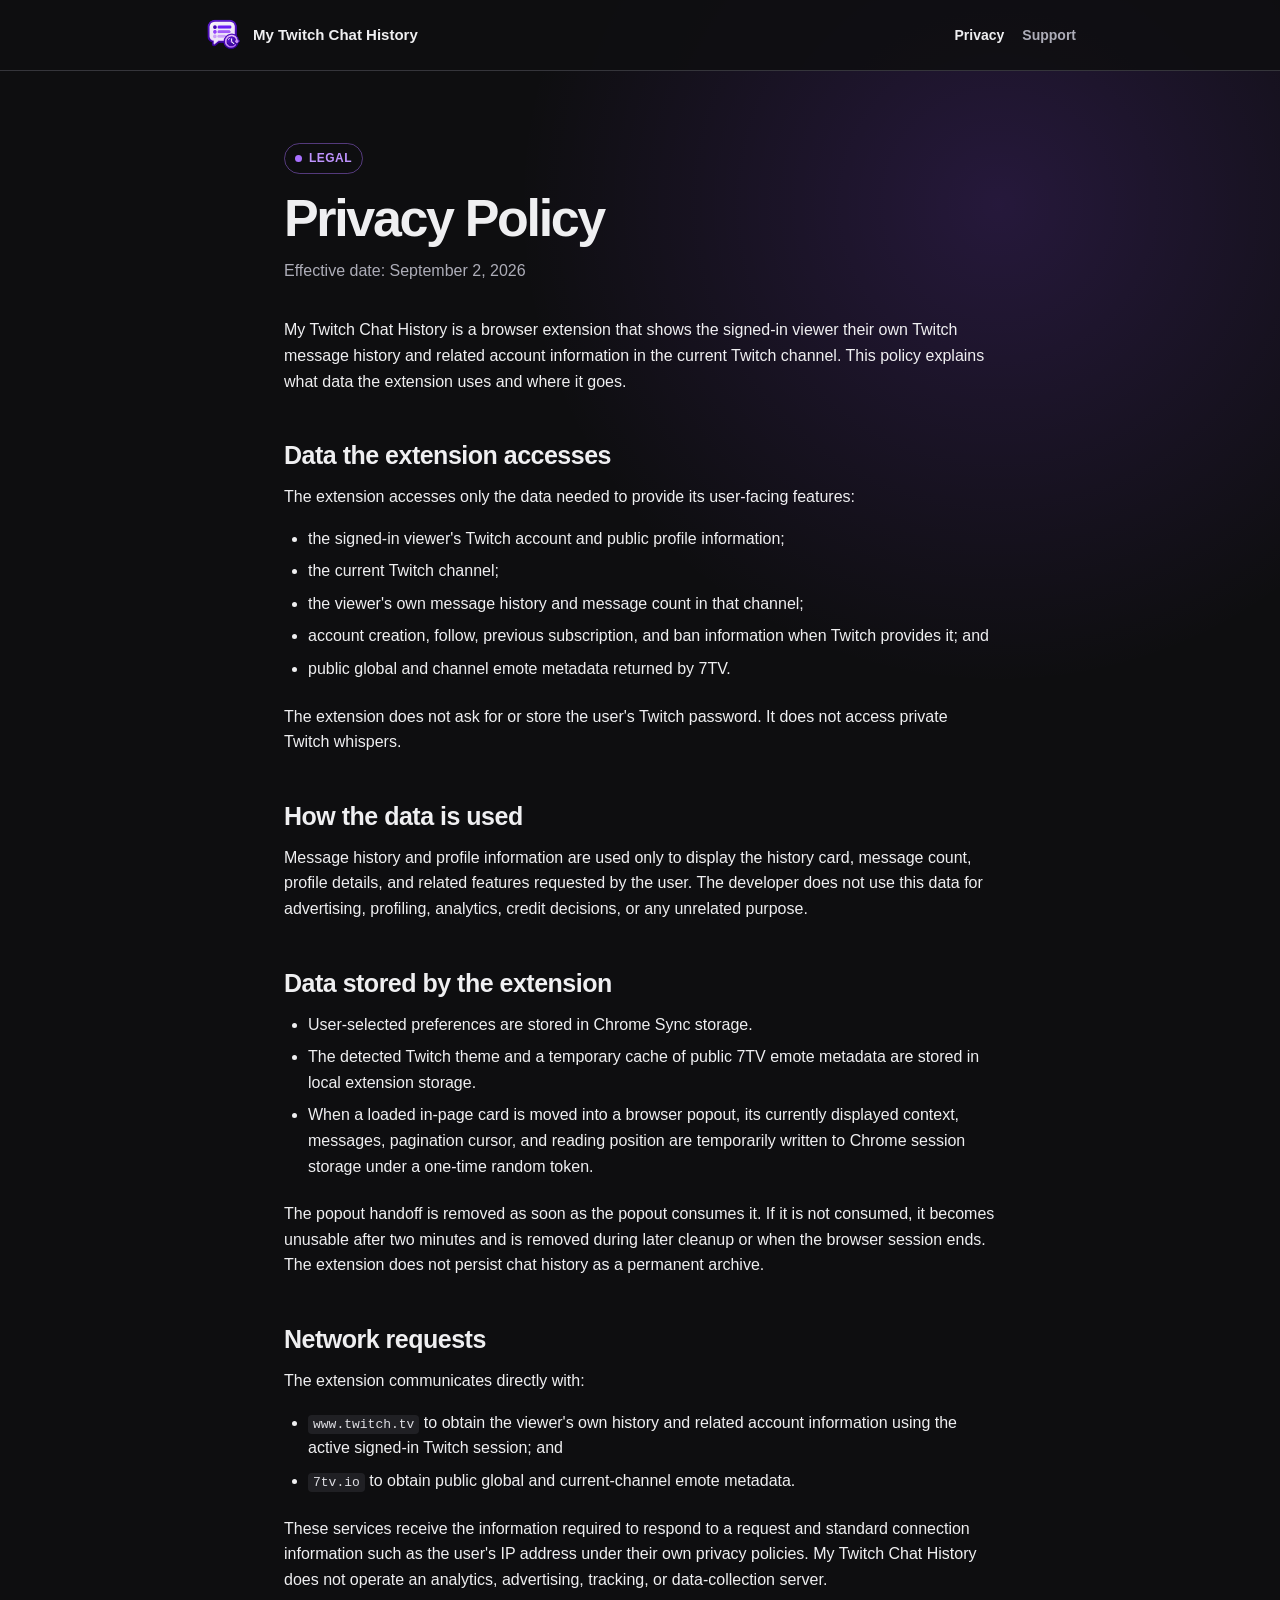
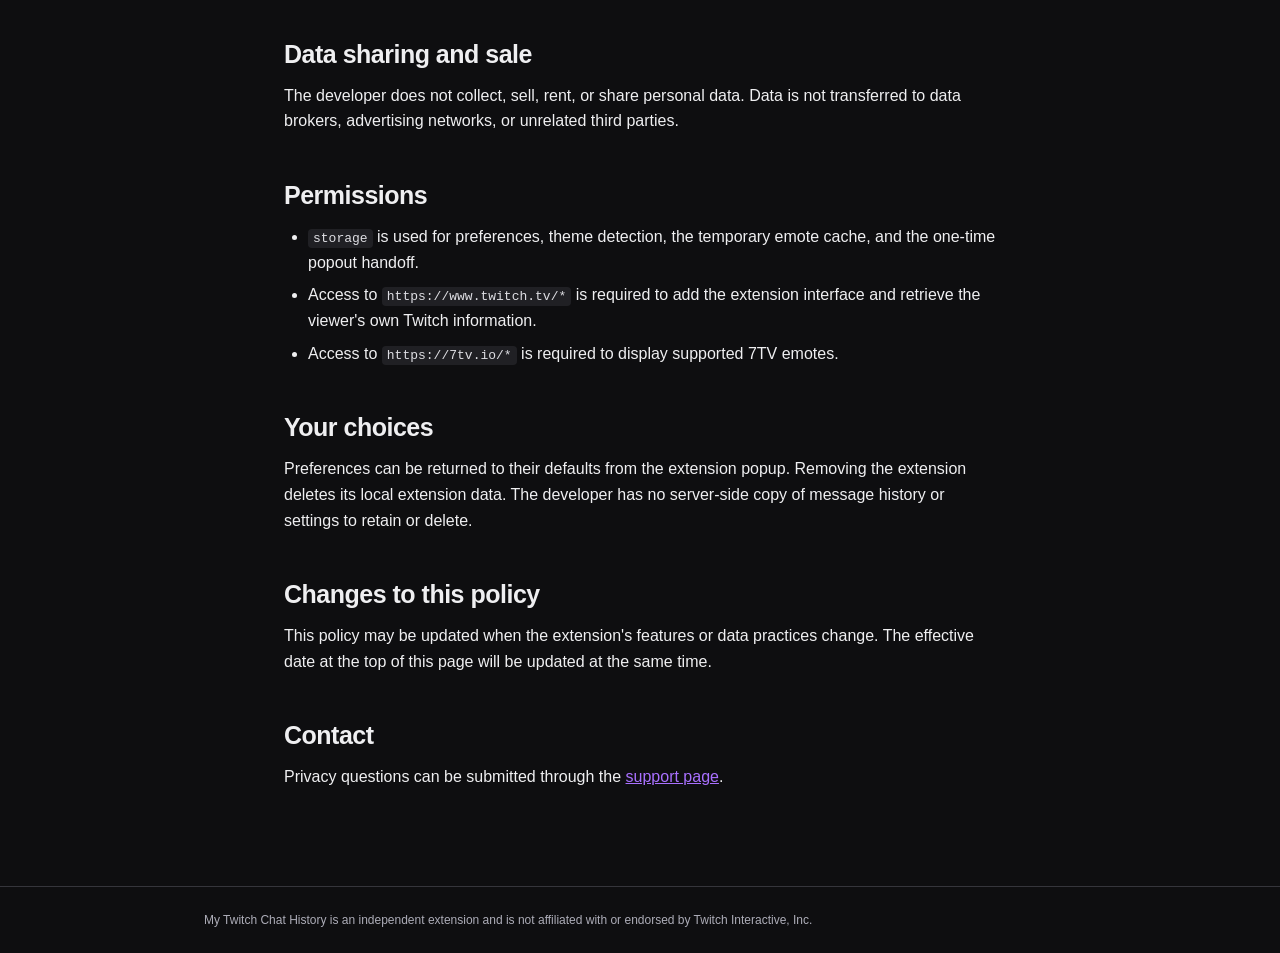
==== privacy/index.html @ 5c6971f8 "feat: publish extension website" ====
<!doctype html>
<html lang="en">
  <head>
    <meta charset="UTF-8" />
    <meta name="viewport" content="width=device-width, initial-scale=1" />
    <meta name="description" content="Privacy Policy for the My Twitch Chat History Chrome extension." />
    <title>Privacy Policy — My Twitch Chat History</title>
    <link rel="icon" href="../assets/icon.png" />
    <link rel="stylesheet" href="../assets/style.css" />
  </head>
  <body>
    <header class="site-header">
      <nav class="nav" aria-label="Primary navigation">
        <a class="brand" href="../"><img src="../assets/icon.png" alt="" /><span>My Twitch Chat History</span></a>
        <div class="nav-links"><a href="./" aria-current="page">Privacy</a><a href="../support/">Support</a></div>
      </nav>
    </header>
    <main class="document">
      <span class="eyebrow">Legal</span>
      <h1 class="page-title">Privacy Policy</h1>
      <p class="updated">Effective date: September 2, 2026</p>

      <p>My Twitch Chat History is a browser extension that shows the signed-in viewer their own Twitch message history and related account information in the current Twitch channel. This policy explains what data the extension uses and where it goes.</p>

      <h2>Data the extension accesses</h2>
      <p>The extension accesses only the data needed to provide its user-facing features:</p>
      <ul>
        <li>the signed-in viewer's Twitch account and public profile information;</li>
        <li>the current Twitch channel;</li>
        <li>the viewer's own message history and message count in that channel;</li>
        <li>account creation, follow, previous subscription, and ban information when Twitch provides it; and</li>
        <li>public global and channel emote metadata returned by 7TV.</li>
      </ul>
      <p>The extension does not ask for or store the user's Twitch password. It does not access private Twitch whispers.</p>

      <h2>How the data is used</h2>
      <p>Message history and profile information are used only to display the history card, message count, profile details, and related features requested by the user. The developer does not use this data for advertising, profiling, analytics, credit decisions, or any unrelated purpose.</p>

      <h2>Data stored by the extension</h2>
      <ul>
        <li>User-selected preferences are stored in Chrome Sync storage.</li>
        <li>The detected Twitch theme and a temporary cache of public 7TV emote metadata are stored in local extension storage.</li>
        <li>When a loaded in-page card is moved into a browser popout, its currently displayed context, messages, pagination cursor, and reading position are temporarily written to Chrome session storage under a one-time random token.</li>
      </ul>
      <p>The popout handoff is removed as soon as the popout consumes it. If it is not consumed, it becomes unusable after two minutes and is removed during later cleanup or when the browser session ends. The extension does not persist chat history as a permanent archive.</p>

      <h2>Network requests</h2>
      <p>The extension communicates directly with:</p>
      <ul>
        <li><code>www.twitch.tv</code> to obtain the viewer's own history and related account information using the active signed-in Twitch session; and</li>
        <li><code>7tv.io</code> to obtain public global and current-channel emote metadata.</li>
      </ul>
      <p>These services receive the information required to respond to a request and standard connection information such as the user's IP address under their own privacy policies. My Twitch Chat History does not operate an analytics, advertising, tracking, or data-collection server.</p>

      <h2>Data sharing and sale</h2>
      <p>The developer does not collect, sell, rent, or share personal data. Data is not transferred to data brokers, advertising networks, or unrelated third parties.</p>

      <h2>Permissions</h2>
      <ul>
        <li><code>storage</code> is used for preferences, theme detection, the temporary emote cache, and the one-time popout handoff.</li>
        <li>Access to <code>https://www.twitch.tv/*</code> is required to add the extension interface and retrieve the viewer's own Twitch information.</li>
        <li>Access to <code>https://7tv.io/*</code> is required to display supported 7TV emotes.</li>
      </ul>

      <h2>Your choices</h2>
      <p>Preferences can be returned to their defaults from the extension popup. Removing the extension deletes its local extension data. The developer has no server-side copy of message history or settings to retain or delete.</p>

      <h2>Changes to this policy</h2>
      <p>This policy may be updated when the extension's features or data practices change. The effective date at the top of this page will be updated at the same time.</p>

      <h2>Contact</h2>
      <p>Privacy questions can be submitted through the <a href="../support/">support page</a>.</p>
    </main>
    <footer class="site-footer"><div class="footer-inner">My Twitch Chat History is an independent extension and is not affiliated with or endorsed by Twitch Interactive, Inc.</div></footer>
  </body>
</html>
---- assets/style.css ----
:root {
  color-scheme: dark;
  --background: #0e0e10;
  --surface: #18181b;
  --surface-raised: #202024;
  --border: #35353b;
  --text: #efeff1;
  --muted: #adadb8;
  --accent: #a970ff;
  --accent-strong: #9147ff;
  --max-width: 920px;
  font-family: Inter, Roobert, "Helvetica Neue", Arial, sans-serif;
  font-synthesis: none;
  text-rendering: optimizeLegibility;
}

* { box-sizing: border-box; }

body {
  min-width: 320px;
  margin: 0;
  background:
    radial-gradient(circle at 78% 8%, rgba(145, 71, 255, .18), transparent 30rem),
    var(--background);
  color: var(--text);
  line-height: 1.6;
}

a { color: var(--accent); }
a:hover { color: #bf94ff; }

.site-header {
  border-bottom: 1px solid var(--border);
  background: rgba(14, 14, 16, .88);
}

.nav {
  display: flex;
  max-width: var(--max-width);
  min-height: 70px;
  align-items: center;
  justify-content: space-between;
  gap: 24px;
  margin: 0 auto;
  padding: 12px 24px;
}

.brand {
  display: flex;
  align-items: center;
  gap: 11px;
  color: var(--text);
  font-size: 15px;
  font-weight: 750;
  line-height: 1.2;
  text-decoration: none;
}

.brand img { width: 38px; height: 38px; }

.nav-links { display: flex; gap: 18px; }
.nav-links a { color: var(--muted); font-size: 14px; font-weight: 650; text-decoration: none; }
.nav-links a:hover, .nav-links a[aria-current="page"] { color: var(--text); }

main { max-width: var(--max-width); margin: 0 auto; padding: 72px 24px 80px; }

.hero { max-width: 720px; padding: 36px 0 54px; }

.eyebrow {
  display: inline-flex;
  align-items: center;
  gap: 7px;
  margin-bottom: 18px;
  padding: 5px 10px;
  border: 1px solid rgba(169, 112, 255, .45);
  border-radius: 999px;
  color: #bf94ff;
  font-size: 12px;
  font-weight: 750;
  letter-spacing: .04em;
  text-transform: uppercase;
}

.eyebrow::before { width: 7px; height: 7px; border-radius: 50%; background: var(--accent); content: ""; }

h1 { max-width: 760px; margin: 0; font-size: clamp(38px, 7vw, 64px); letter-spacing: -.045em; line-height: 1.03; }
.page-title { font-size: clamp(34px, 6vw, 52px); }
h2 { margin: 46px 0 14px; font-size: 25px; letter-spacing: -.02em; line-height: 1.2; }
h3 { margin: 0 0 8px; font-size: 17px; line-height: 1.3; }
p { margin: 0 0 16px; }
.lead { max-width: 680px; margin-top: 22px; color: var(--muted); font-size: 19px; line-height: 1.55; }

.pill-row { display: flex; flex-wrap: wrap; gap: 9px; margin-top: 26px; }
.pill { padding: 6px 10px; border: 1px solid var(--border); border-radius: 999px; background: rgba(32, 32, 36, .78); color: var(--muted); font-size: 13px; }

.grid { display: grid; grid-template-columns: repeat(3, minmax(0, 1fr)); gap: 14px; }
.card { padding: 22px; border: 1px solid var(--border); border-radius: 10px; background: linear-gradient(145deg, var(--surface-raised), var(--surface)); }
.card p { margin: 0; color: var(--muted); font-size: 14px; }

.notice { margin-top: 42px; padding: 20px 22px; border-left: 3px solid var(--accent-strong); border-radius: 0 8px 8px 0; background: var(--surface); }
.notice strong { display: block; margin-bottom: 4px; }
.notice p { margin: 0; color: var(--muted); }

.document { max-width: 760px; }
.document .updated { margin: 12px 0 34px; color: var(--muted); }
.document ul, .document ol { margin: 10px 0 22px; padding-left: 24px; }
.document li { margin: 7px 0; }
.document code { padding: 2px 5px; border-radius: 4px; background: var(--surface-raised); color: #dedee3; }

.button {
  display: inline-flex;
  min-height: 40px;
  align-items: center;
  justify-content: center;
  margin-top: 8px;
  padding: 9px 15px;
  border-radius: 6px;
  background: var(--accent-strong);
  color: #fff;
  font-size: 14px;
  font-weight: 750;
  text-decoration: none;
}
.button:hover { background: #772ce8; color: #fff; }

.site-footer { border-top: 1px solid var(--border); }
.footer-inner { max-width: var(--max-width); margin: 0 auto; padding: 24px; color: var(--muted); font-size: 12px; }

@media (max-width: 720px) {
  .nav { align-items: flex-start; flex-direction: column; gap: 10px; }
  .nav-links { width: 100%; justify-content: space-between; }
  main { padding-top: 42px; }
  .hero { padding-top: 22px; }
  .grid { grid-template-columns: 1fr; }
}
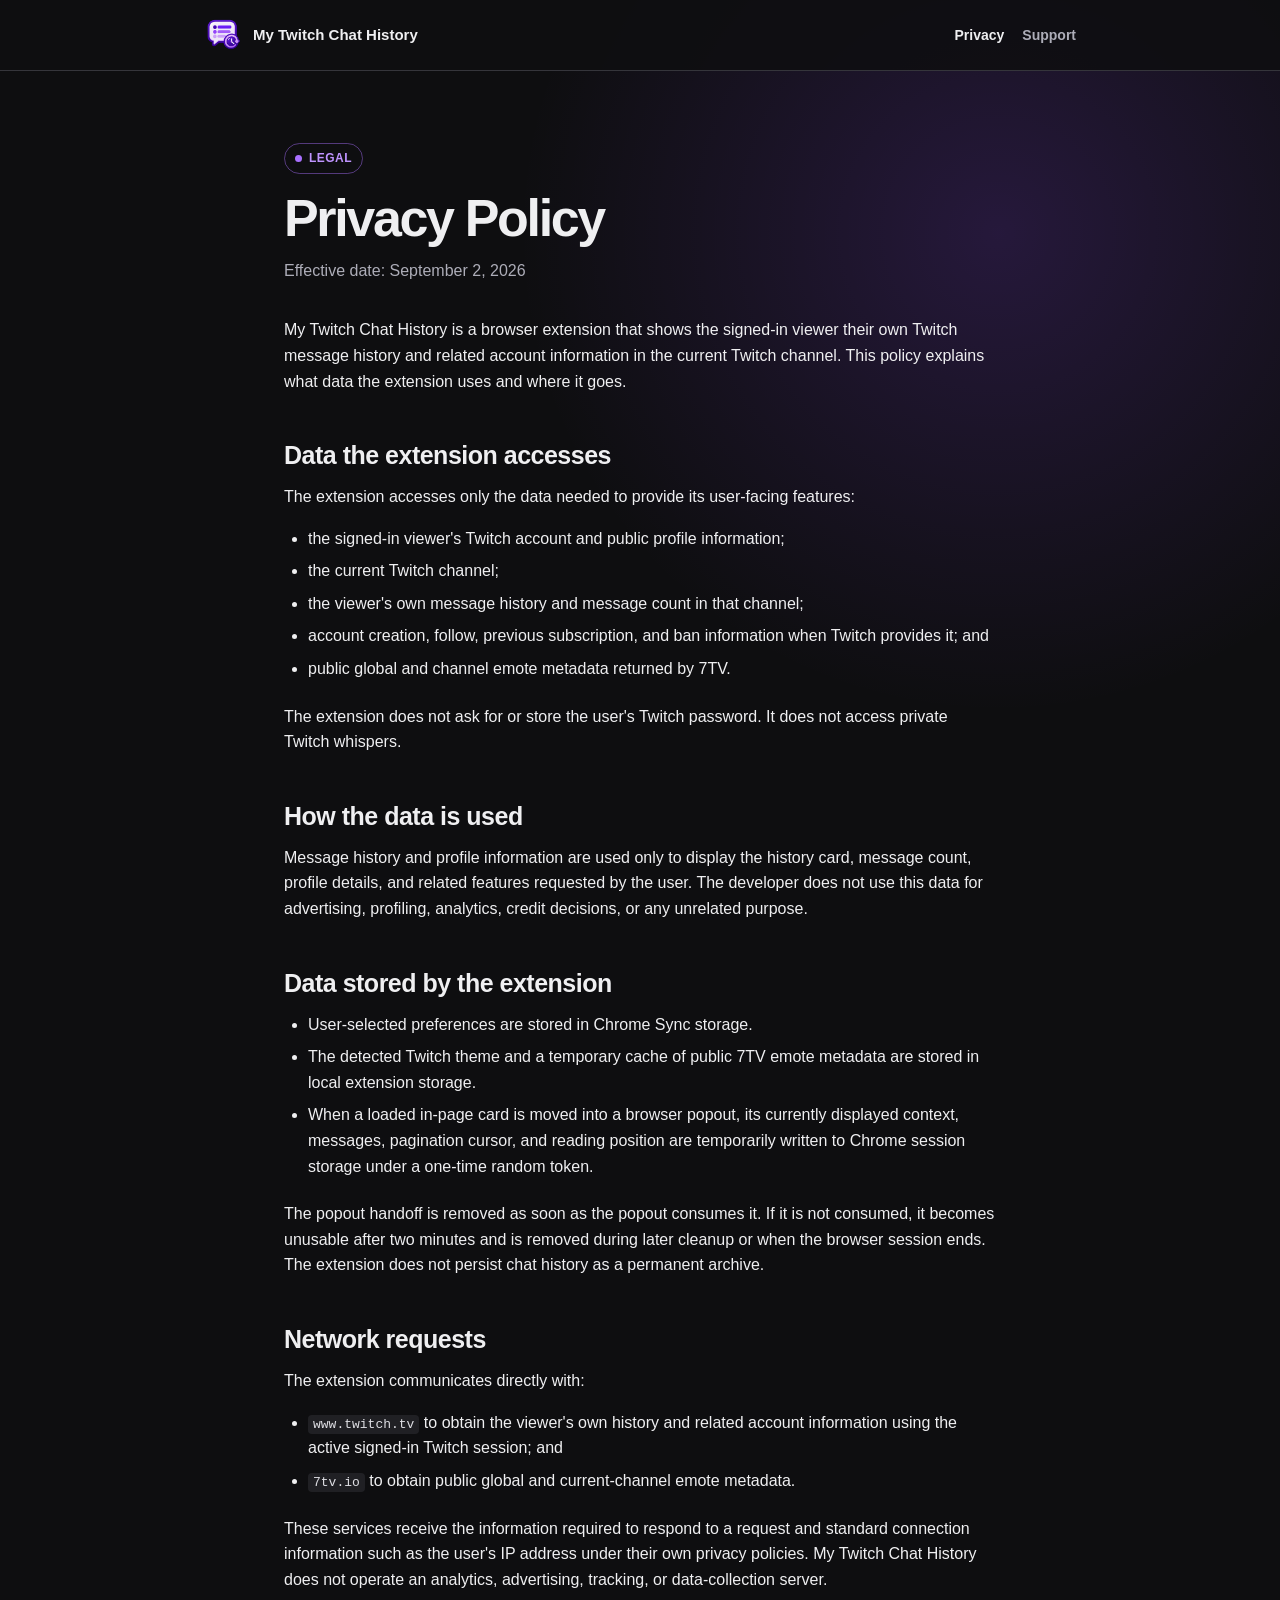
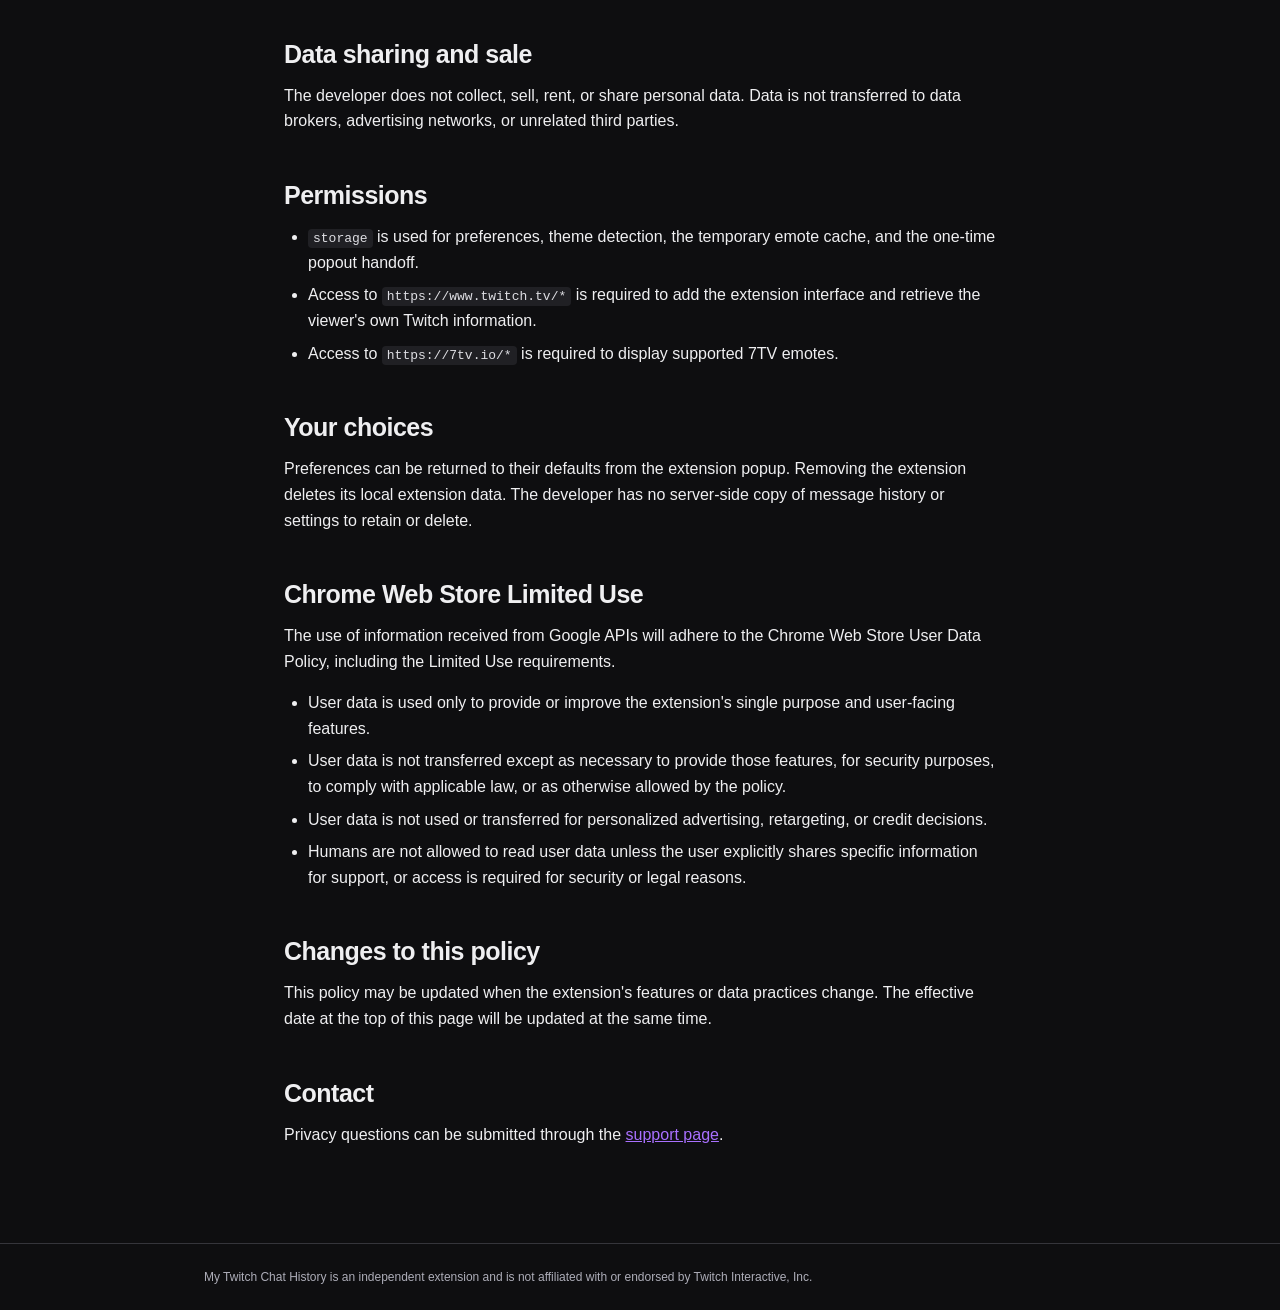
==== commit 62da5e43: "docs: add Chrome Web Store limited-use disclosure" ====
--- a/privacy/index.html
+++ b/privacy/index.html
@@ -65,6 +65,15 @@
       <h2>Your choices</h2>
       <p>Preferences can be returned to their defaults from the extension popup. Removing the extension deletes its local extension data. The developer has no server-side copy of message history or settings to retain or delete.</p>
 
+      <h2>Chrome Web Store Limited Use</h2>
+      <p>The use of information received from Google APIs will adhere to the Chrome Web Store User Data Policy, including the Limited Use requirements.</p>
+      <ul>
+        <li>User data is used only to provide or improve the extension's single purpose and user-facing features.</li>
+        <li>User data is not transferred except as necessary to provide those features, for security purposes, to comply with applicable law, or as otherwise allowed by the policy.</li>
+        <li>User data is not used or transferred for personalized advertising, retargeting, or credit decisions.</li>
+        <li>Humans are not allowed to read user data unless the user explicitly shares specific information for support, or access is required for security or legal reasons.</li>
+      </ul>
+
       <h2>Changes to this policy</h2>
       <p>This policy may be updated when the extension's features or data practices change. The effective date at the top of this page will be updated at the same time.</p>
 
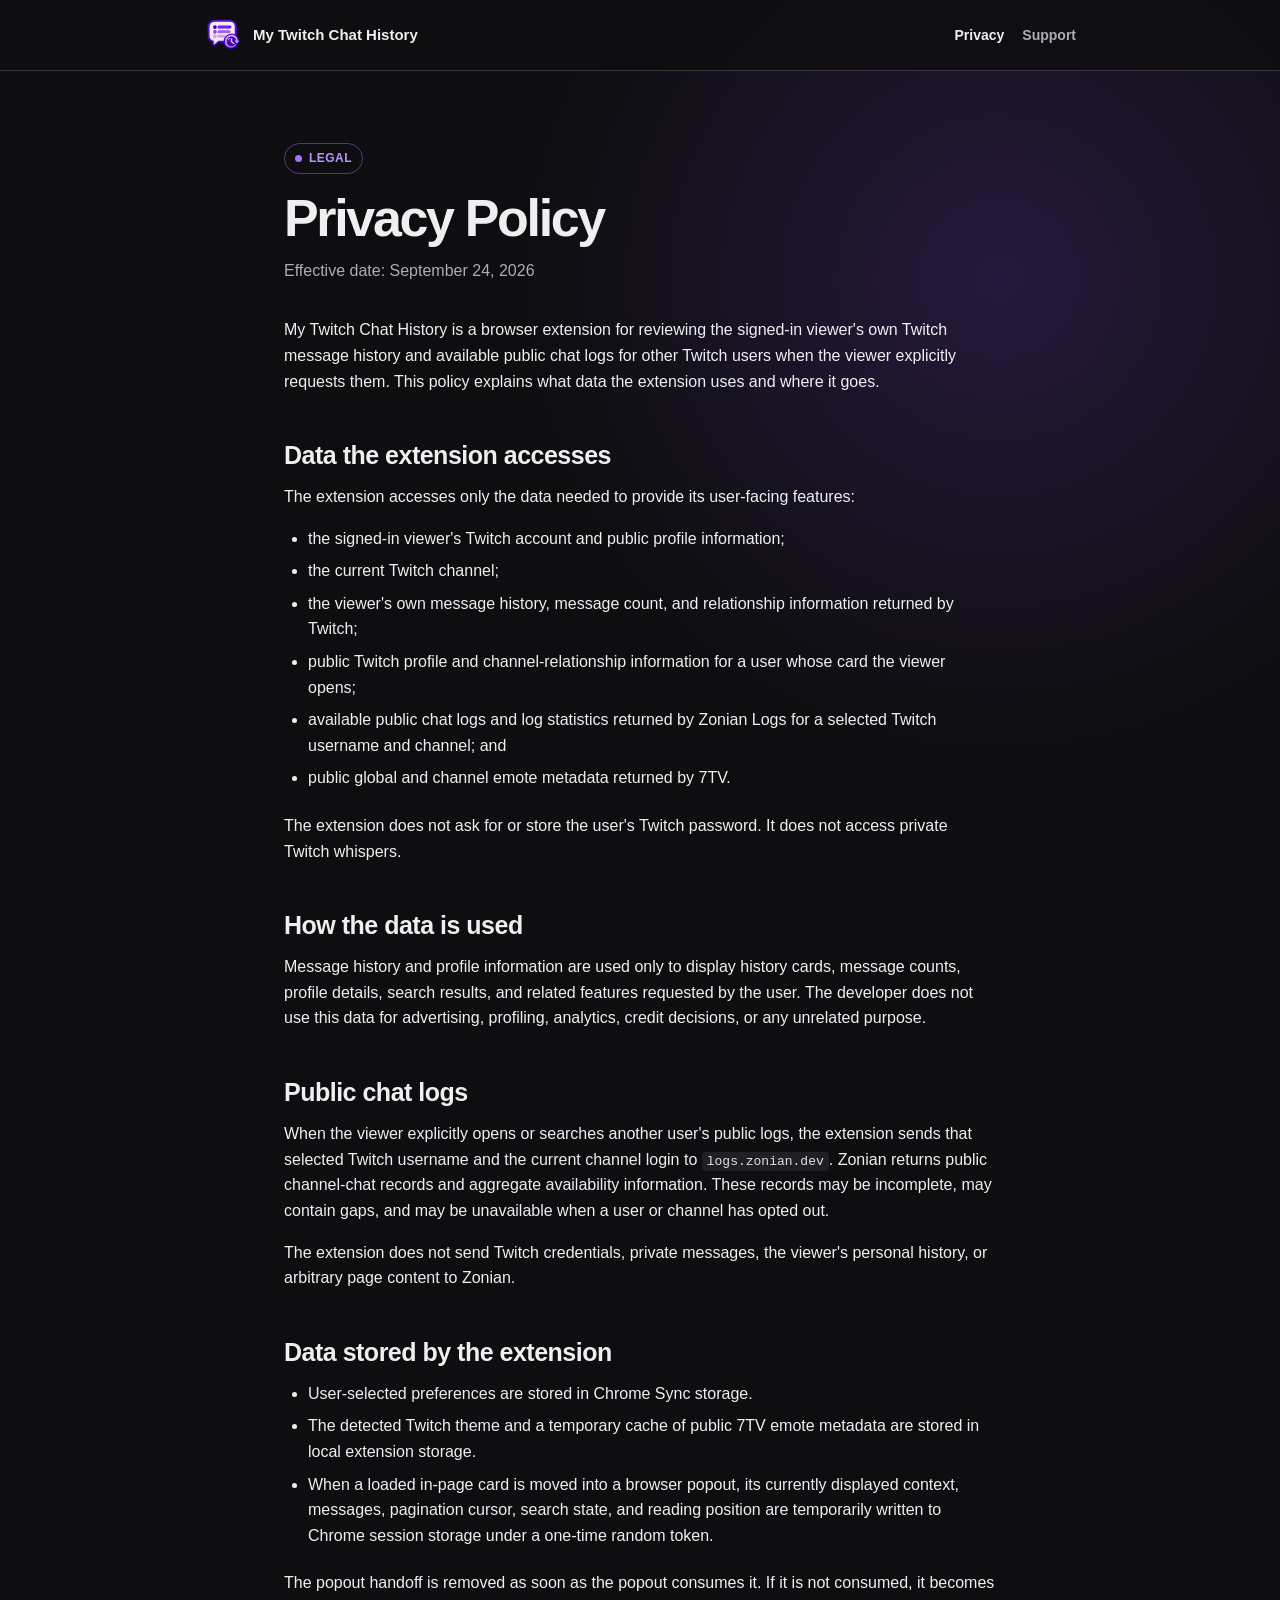
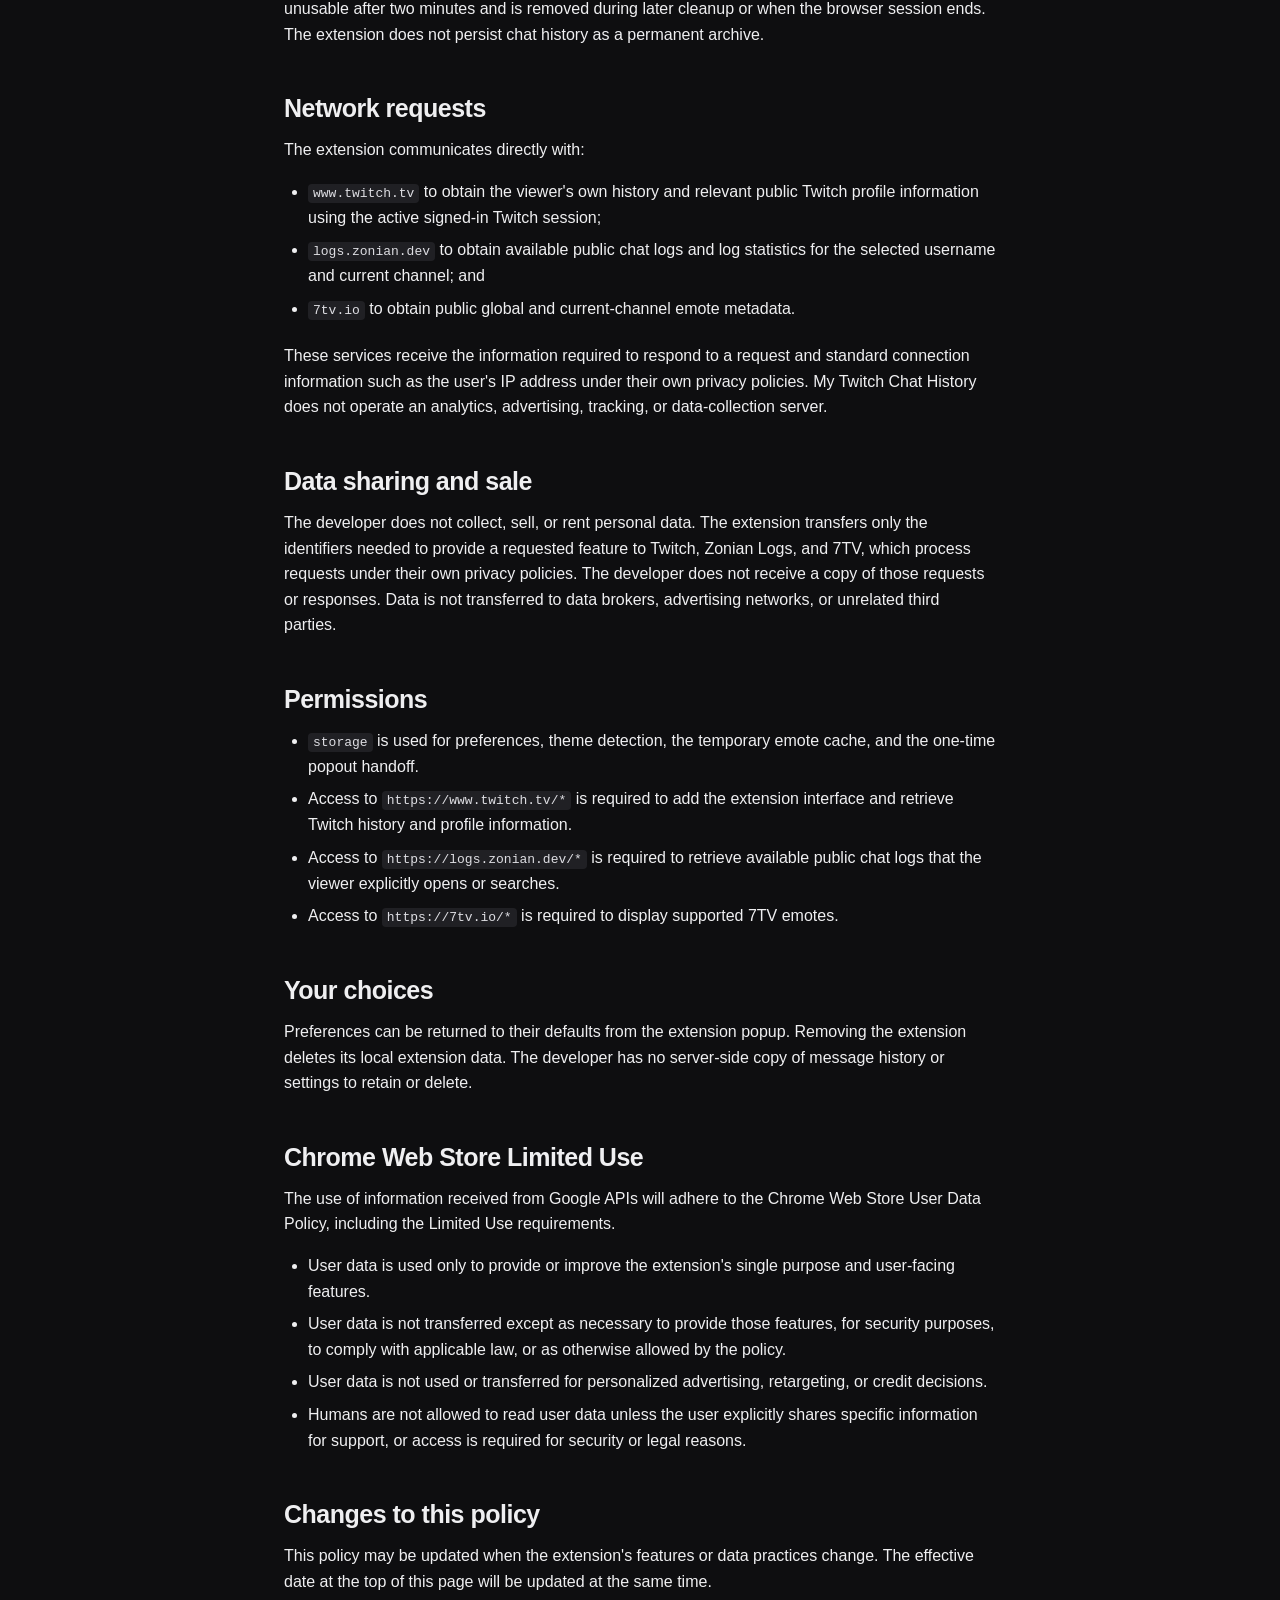
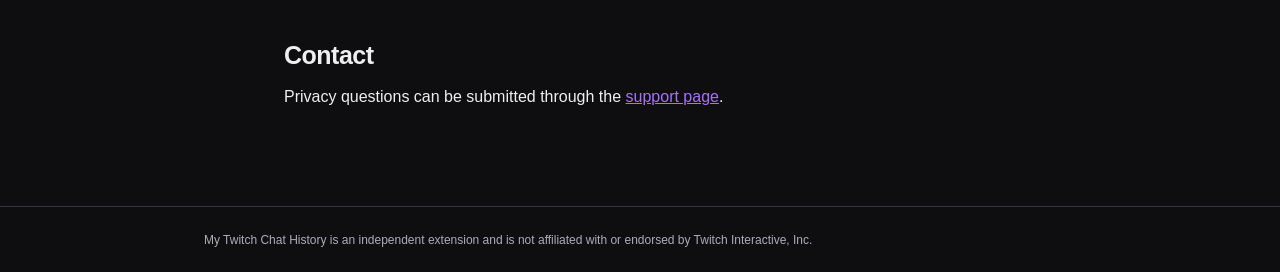
==== commit e9ce09b1: "Update site for public chat history" ====
--- a/privacy/index.html
+++ b/privacy/index.html
@@ -18,47 +18,54 @@
     <main class="document">
       <span class="eyebrow">Legal</span>
       <h1 class="page-title">Privacy Policy</h1>
-      <p class="updated">Effective date: September 2, 2026</p>
+      <p class="updated">Effective date: September 24, 2026</p>
 
-      <p>My Twitch Chat History is a browser extension that shows the signed-in viewer their own Twitch message history and related account information in the current Twitch channel. This policy explains what data the extension uses and where it goes.</p>
+      <p>My Twitch Chat History is a browser extension for reviewing the signed-in viewer's own Twitch message history and available public chat logs for other Twitch users when the viewer explicitly requests them. This policy explains what data the extension uses and where it goes.</p>
 
       <h2>Data the extension accesses</h2>
       <p>The extension accesses only the data needed to provide its user-facing features:</p>
       <ul>
         <li>the signed-in viewer's Twitch account and public profile information;</li>
         <li>the current Twitch channel;</li>
-        <li>the viewer's own message history and message count in that channel;</li>
-        <li>account creation, follow, previous subscription, and ban information when Twitch provides it; and</li>
+        <li>the viewer's own message history, message count, and relationship information returned by Twitch;</li>
+        <li>public Twitch profile and channel-relationship information for a user whose card the viewer opens;</li>
+        <li>available public chat logs and log statistics returned by Zonian Logs for a selected Twitch username and channel; and</li>
         <li>public global and channel emote metadata returned by 7TV.</li>
       </ul>
       <p>The extension does not ask for or store the user's Twitch password. It does not access private Twitch whispers.</p>
 
       <h2>How the data is used</h2>
-      <p>Message history and profile information are used only to display the history card, message count, profile details, and related features requested by the user. The developer does not use this data for advertising, profiling, analytics, credit decisions, or any unrelated purpose.</p>
+      <p>Message history and profile information are used only to display history cards, message counts, profile details, search results, and related features requested by the user. The developer does not use this data for advertising, profiling, analytics, credit decisions, or any unrelated purpose.</p>
+
+      <h2>Public chat logs</h2>
+      <p>When the viewer explicitly opens or searches another user's public logs, the extension sends that selected Twitch username and the current channel login to <code>logs.zonian.dev</code>. Zonian returns public channel-chat records and aggregate availability information. These records may be incomplete, may contain gaps, and may be unavailable when a user or channel has opted out.</p>
+      <p>The extension does not send Twitch credentials, private messages, the viewer's personal history, or arbitrary page content to Zonian.</p>
 
       <h2>Data stored by the extension</h2>
       <ul>
         <li>User-selected preferences are stored in Chrome Sync storage.</li>
         <li>The detected Twitch theme and a temporary cache of public 7TV emote metadata are stored in local extension storage.</li>
-        <li>When a loaded in-page card is moved into a browser popout, its currently displayed context, messages, pagination cursor, and reading position are temporarily written to Chrome session storage under a one-time random token.</li>
+        <li>When a loaded in-page card is moved into a browser popout, its currently displayed context, messages, pagination cursor, search state, and reading position are temporarily written to Chrome session storage under a one-time random token.</li>
       </ul>
       <p>The popout handoff is removed as soon as the popout consumes it. If it is not consumed, it becomes unusable after two minutes and is removed during later cleanup or when the browser session ends. The extension does not persist chat history as a permanent archive.</p>
 
       <h2>Network requests</h2>
       <p>The extension communicates directly with:</p>
       <ul>
-        <li><code>www.twitch.tv</code> to obtain the viewer's own history and related account information using the active signed-in Twitch session; and</li>
+        <li><code>www.twitch.tv</code> to obtain the viewer's own history and relevant public Twitch profile information using the active signed-in Twitch session;</li>
+        <li><code>logs.zonian.dev</code> to obtain available public chat logs and log statistics for the selected username and current channel; and</li>
         <li><code>7tv.io</code> to obtain public global and current-channel emote metadata.</li>
       </ul>
       <p>These services receive the information required to respond to a request and standard connection information such as the user's IP address under their own privacy policies. My Twitch Chat History does not operate an analytics, advertising, tracking, or data-collection server.</p>
 
       <h2>Data sharing and sale</h2>
-      <p>The developer does not collect, sell, rent, or share personal data. Data is not transferred to data brokers, advertising networks, or unrelated third parties.</p>
+      <p>The developer does not collect, sell, or rent personal data. The extension transfers only the identifiers needed to provide a requested feature to Twitch, Zonian Logs, and 7TV, which process requests under their own privacy policies. The developer does not receive a copy of those requests or responses. Data is not transferred to data brokers, advertising networks, or unrelated third parties.</p>
 
       <h2>Permissions</h2>
       <ul>
         <li><code>storage</code> is used for preferences, theme detection, the temporary emote cache, and the one-time popout handoff.</li>
-        <li>Access to <code>https://www.twitch.tv/*</code> is required to add the extension interface and retrieve the viewer's own Twitch information.</li>
+        <li>Access to <code>https://www.twitch.tv/*</code> is required to add the extension interface and retrieve Twitch history and profile information.</li>
+        <li>Access to <code>https://logs.zonian.dev/*</code> is required to retrieve available public chat logs that the viewer explicitly opens or searches.</li>
         <li>Access to <code>https://7tv.io/*</code> is required to display supported 7TV emotes.</li>
       </ul>
 
--- a/assets/style.css
+++ b/assets/style.css
@@ -90,6 +90,10 @@
 p { margin: 0 0 16px; }
 .lead { max-width: 680px; margin-top: 22px; color: var(--muted); font-size: 19px; line-height: 1.55; }
 
+.store-action { display: flex; align-items: center; flex-wrap: wrap; gap: 12px; margin-top: 24px; }
+.store-action .button { margin-top: 0; }
+.store-action span { color: var(--muted); font-size: 13px; }
+
 .pill-row { display: flex; flex-wrap: wrap; gap: 9px; margin-top: 26px; }
 .pill { padding: 6px 10px; border: 1px solid var(--border); border-radius: 999px; background: rgba(32, 32, 36, .78); color: var(--muted); font-size: 13px; }
 
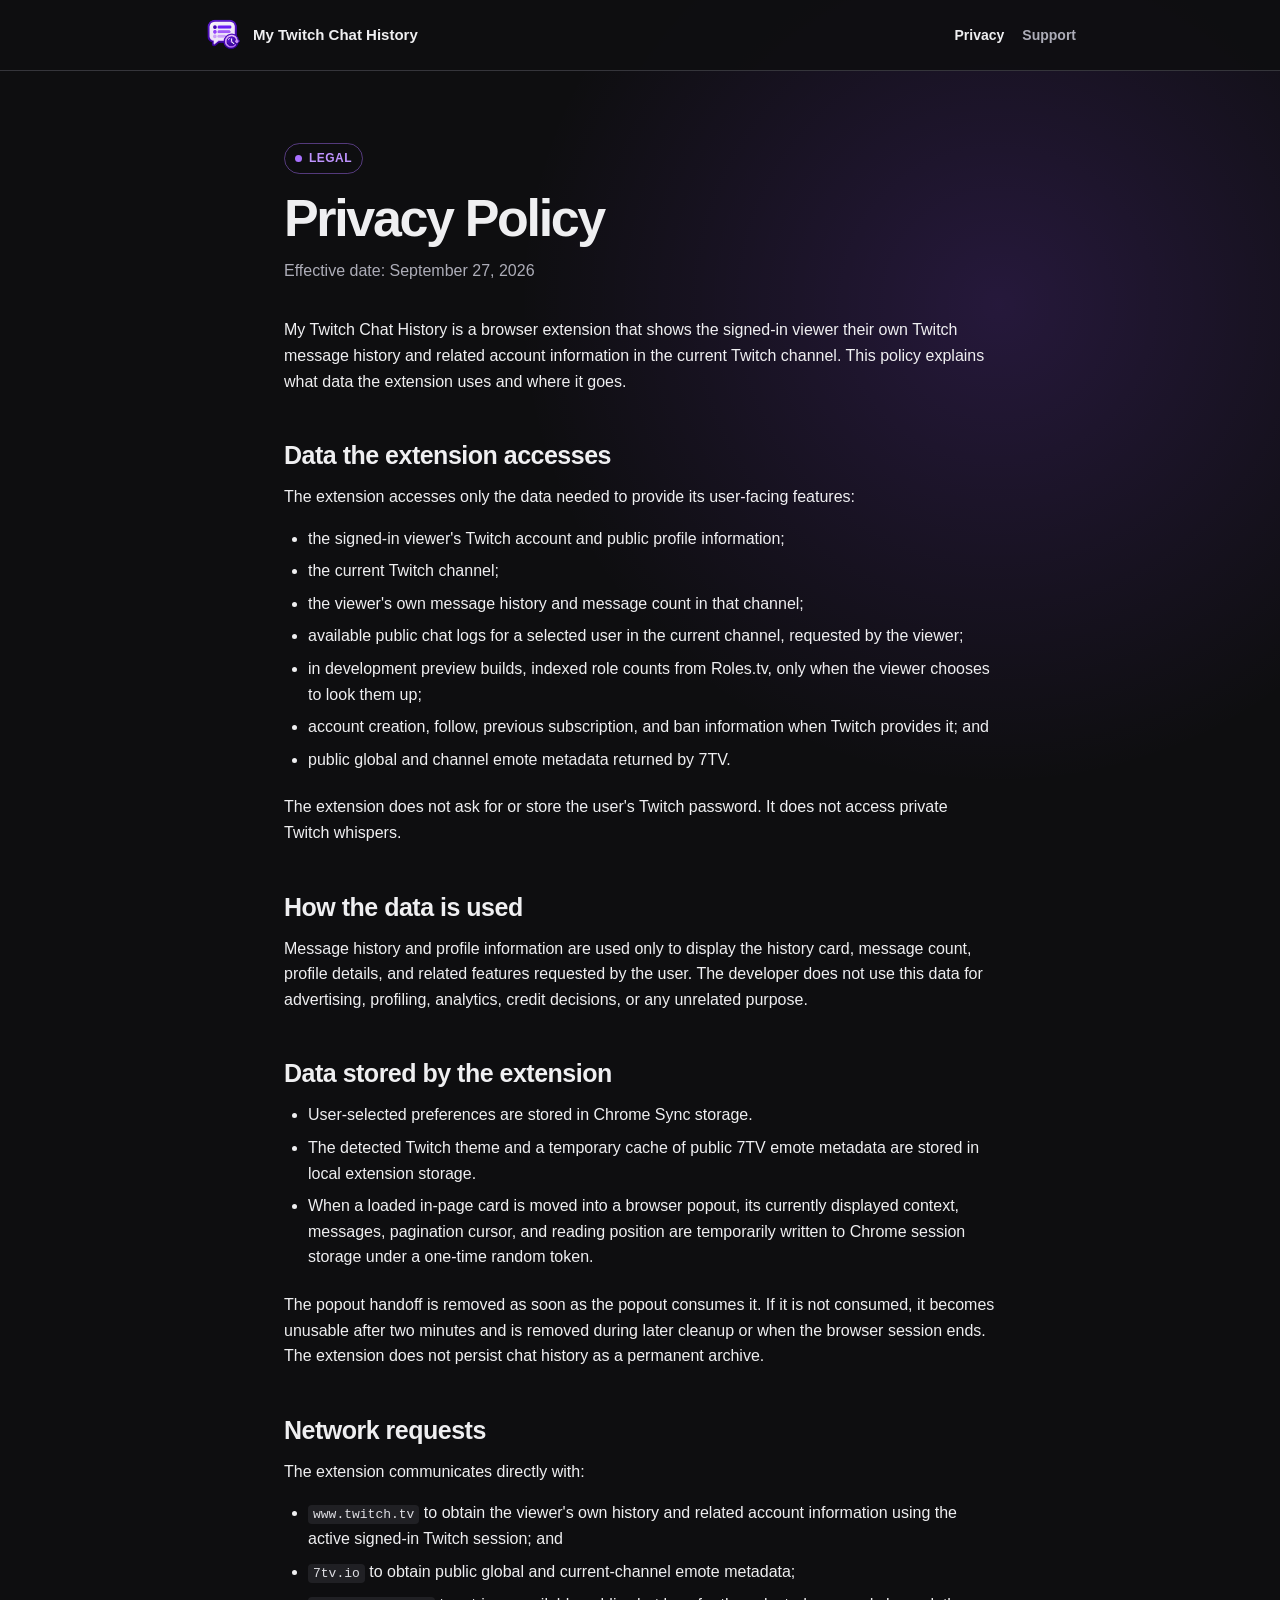
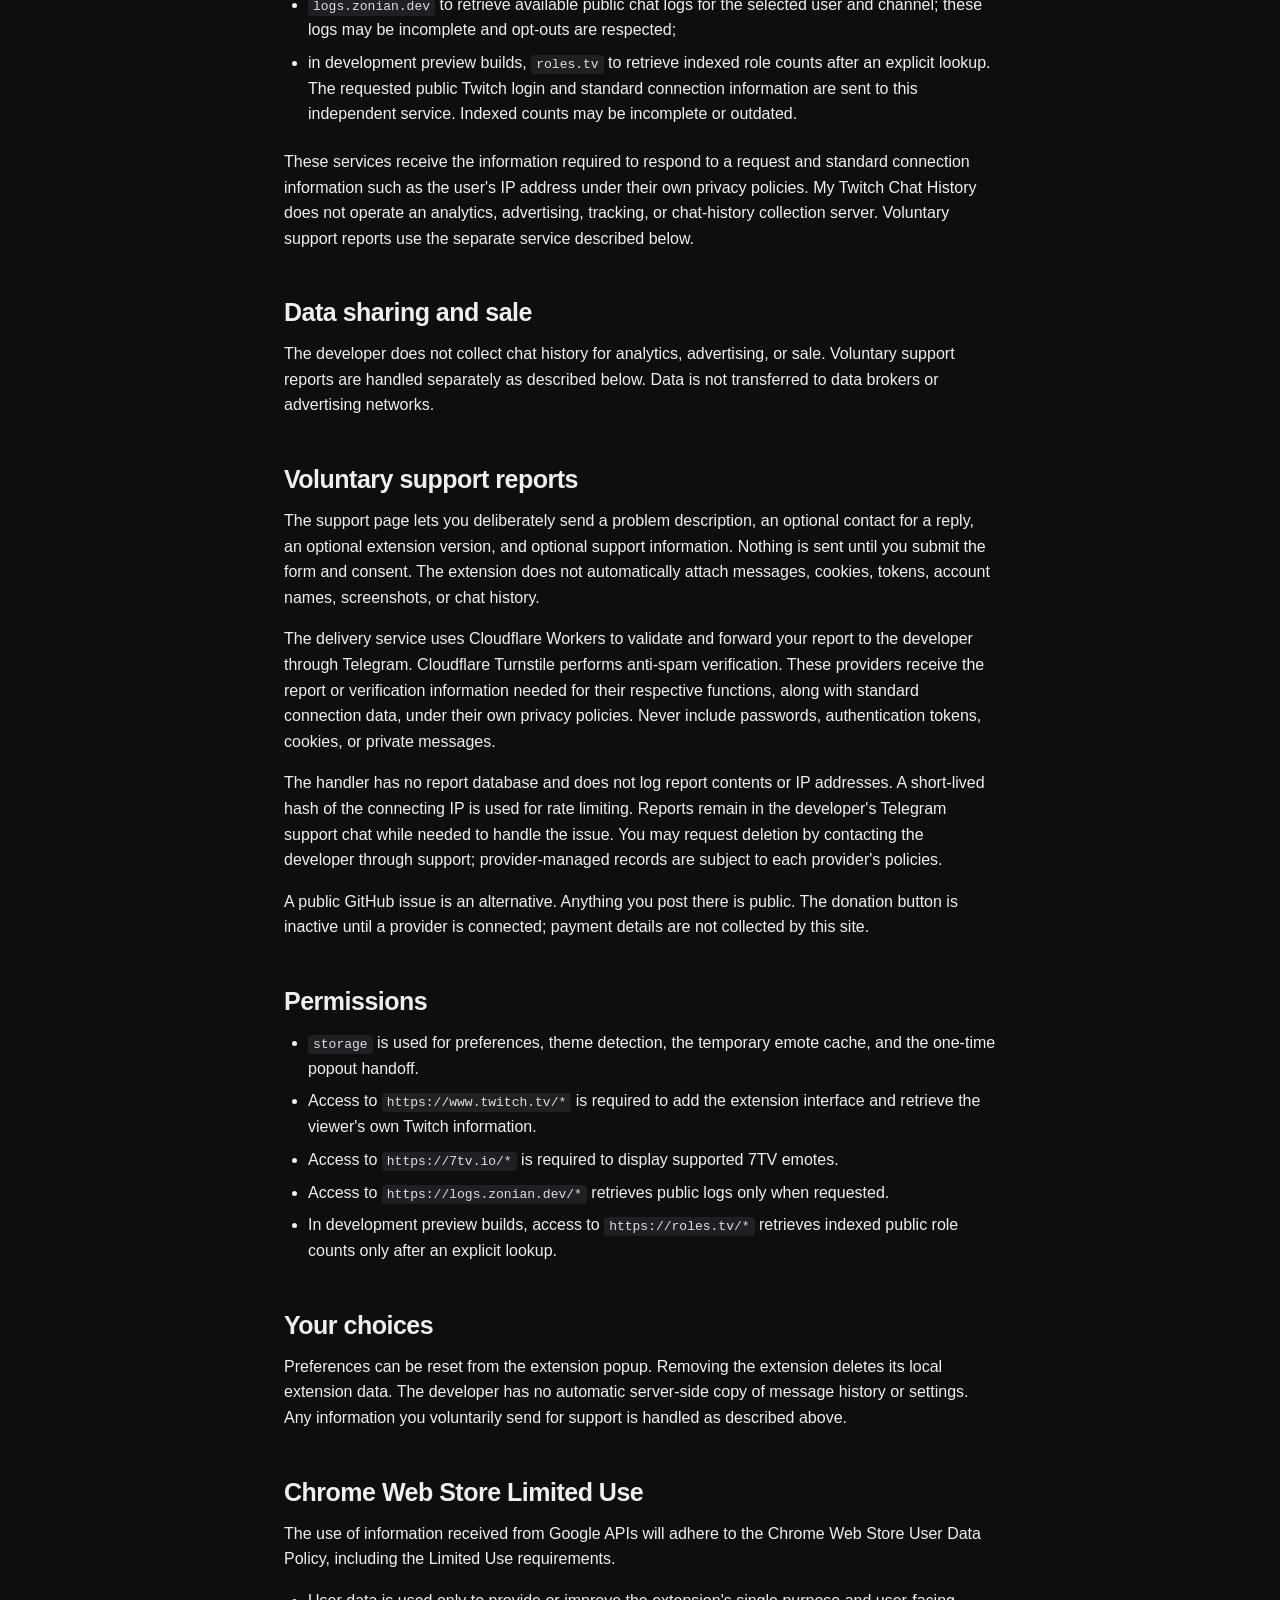
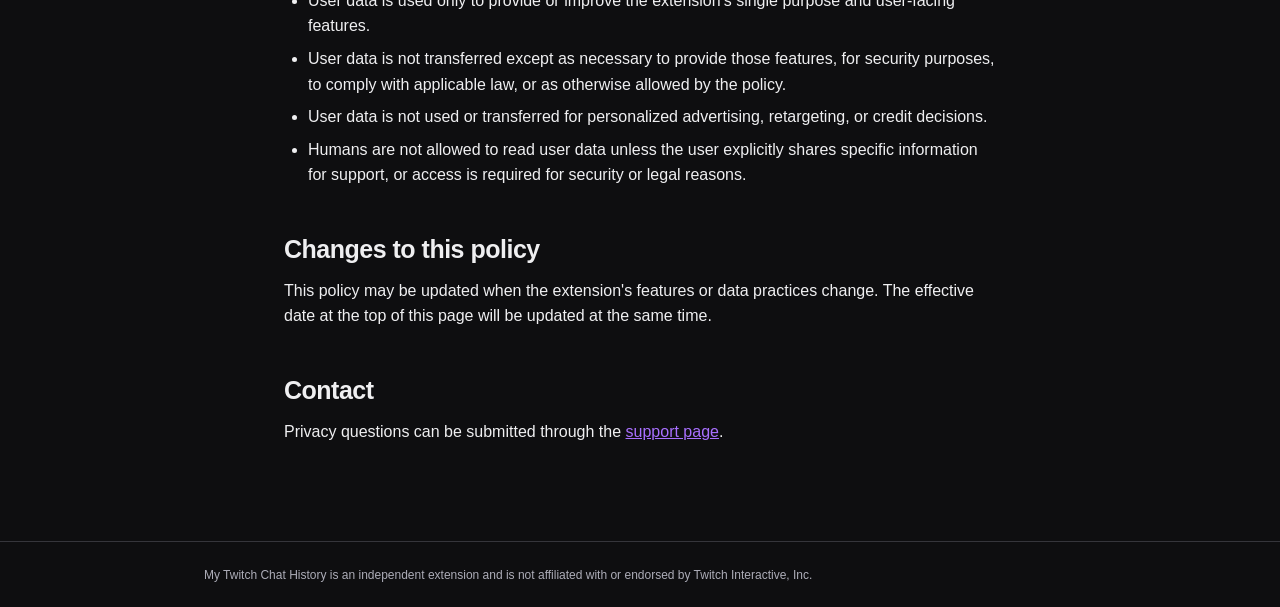
==== commit e9a91054: "feat: publish private Telegram support form and privacy disclosures" ====
--- a/privacy/index.html
+++ b/privacy/index.html
@@ -18,59 +18,64 @@
     <main class="document">
       <span class="eyebrow">Legal</span>
       <h1 class="page-title">Privacy Policy</h1>
-      <p class="updated">Effective date: September 24, 2026</p>
+      <p class="updated">Effective date: September 27, 2026</p>
 
-      <p>My Twitch Chat History is a browser extension for reviewing the signed-in viewer's own Twitch message history and available public chat logs for other Twitch users when the viewer explicitly requests them. This policy explains what data the extension uses and where it goes.</p>
+      <p>My Twitch Chat History is a browser extension that shows the signed-in viewer their own Twitch message history and related account information in the current Twitch channel. This policy explains what data the extension uses and where it goes.</p>
 
       <h2>Data the extension accesses</h2>
       <p>The extension accesses only the data needed to provide its user-facing features:</p>
       <ul>
         <li>the signed-in viewer's Twitch account and public profile information;</li>
         <li>the current Twitch channel;</li>
-        <li>the viewer's own message history, message count, and relationship information returned by Twitch;</li>
-        <li>public Twitch profile and channel-relationship information for a user whose card the viewer opens;</li>
-        <li>available public chat logs and log statistics returned by Zonian Logs for a selected Twitch username and channel; and</li>
+        <li>the viewer's own message history and message count in that channel;</li>
+        <li>available public chat logs for a selected user in the current channel, requested by the viewer;</li>
+        <li>in development preview builds, indexed role counts from Roles.tv, only when the viewer chooses to look them up;</li>
+        <li>account creation, follow, previous subscription, and ban information when Twitch provides it; and</li>
         <li>public global and channel emote metadata returned by 7TV.</li>
       </ul>
       <p>The extension does not ask for or store the user's Twitch password. It does not access private Twitch whispers.</p>
 
       <h2>How the data is used</h2>
-      <p>Message history and profile information are used only to display history cards, message counts, profile details, search results, and related features requested by the user. The developer does not use this data for advertising, profiling, analytics, credit decisions, or any unrelated purpose.</p>
-
-      <h2>Public chat logs</h2>
-      <p>When the viewer explicitly opens or searches another user's public logs, the extension sends that selected Twitch username and the current channel login to <code>logs.zonian.dev</code>. Zonian returns public channel-chat records and aggregate availability information. These records may be incomplete, may contain gaps, and may be unavailable when a user or channel has opted out.</p>
-      <p>The extension does not send Twitch credentials, private messages, the viewer's personal history, or arbitrary page content to Zonian.</p>
+      <p>Message history and profile information are used only to display the history card, message count, profile details, and related features requested by the user. The developer does not use this data for advertising, profiling, analytics, credit decisions, or any unrelated purpose.</p>
 
       <h2>Data stored by the extension</h2>
       <ul>
         <li>User-selected preferences are stored in Chrome Sync storage.</li>
         <li>The detected Twitch theme and a temporary cache of public 7TV emote metadata are stored in local extension storage.</li>
-        <li>When a loaded in-page card is moved into a browser popout, its currently displayed context, messages, pagination cursor, search state, and reading position are temporarily written to Chrome session storage under a one-time random token.</li>
+        <li>When a loaded in-page card is moved into a browser popout, its currently displayed context, messages, pagination cursor, and reading position are temporarily written to Chrome session storage under a one-time random token.</li>
       </ul>
       <p>The popout handoff is removed as soon as the popout consumes it. If it is not consumed, it becomes unusable after two minutes and is removed during later cleanup or when the browser session ends. The extension does not persist chat history as a permanent archive.</p>
 
       <h2>Network requests</h2>
       <p>The extension communicates directly with:</p>
       <ul>
-        <li><code>www.twitch.tv</code> to obtain the viewer's own history and relevant public Twitch profile information using the active signed-in Twitch session;</li>
-        <li><code>logs.zonian.dev</code> to obtain available public chat logs and log statistics for the selected username and current channel; and</li>
-        <li><code>7tv.io</code> to obtain public global and current-channel emote metadata.</li>
+        <li><code>www.twitch.tv</code> to obtain the viewer's own history and related account information using the active signed-in Twitch session; and</li>
+        <li><code>7tv.io</code> to obtain public global and current-channel emote metadata;</li>
+        <li><code>logs.zonian.dev</code> to retrieve available public chat logs for the selected user and channel; these logs may be incomplete and opt-outs are respected;</li>
+        <li>in development preview builds, <code>roles.tv</code> to retrieve indexed role counts after an explicit lookup. The requested public Twitch login and standard connection information are sent to this independent service. Indexed counts may be incomplete or outdated.</li>
       </ul>
-      <p>These services receive the information required to respond to a request and standard connection information such as the user's IP address under their own privacy policies. My Twitch Chat History does not operate an analytics, advertising, tracking, or data-collection server.</p>
+      <p>These services receive the information required to respond to a request and standard connection information such as the user's IP address under their own privacy policies. My Twitch Chat History does not operate an analytics, advertising, tracking, or chat-history collection server. Voluntary support reports use the separate service described below.</p>
 
       <h2>Data sharing and sale</h2>
-      <p>The developer does not collect, sell, or rent personal data. The extension transfers only the identifiers needed to provide a requested feature to Twitch, Zonian Logs, and 7TV, which process requests under their own privacy policies. The developer does not receive a copy of those requests or responses. Data is not transferred to data brokers, advertising networks, or unrelated third parties.</p>
+      <p>The developer does not collect chat history for analytics, advertising, or sale. Voluntary support reports are handled separately as described below. Data is not transferred to data brokers or advertising networks.</p>
+
+      <h2>Voluntary support reports</h2>
+      <p>The support page lets you deliberately send a problem description, an optional contact for a reply, an optional extension version, and optional support information. Nothing is sent until you submit the form and consent. The extension does not automatically attach messages, cookies, tokens, account names, screenshots, or chat history.</p>
+      <p>The delivery service uses Cloudflare Workers to validate and forward your report to the developer through Telegram. Cloudflare Turnstile performs anti-spam verification. These providers receive the report or verification information needed for their respective functions, along with standard connection data, under their own privacy policies. Never include passwords, authentication tokens, cookies, or private messages.</p>
+      <p>The handler has no report database and does not log report contents or IP addresses. A short-lived hash of the connecting IP is used for rate limiting. Reports remain in the developer's Telegram support chat while needed to handle the issue. You may request deletion by contacting the developer through support; provider-managed records are subject to each provider's policies.</p>
+      <p>A public GitHub issue is an alternative. Anything you post there is public. The donation button is inactive until a provider is connected; payment details are not collected by this site.</p>
 
       <h2>Permissions</h2>
       <ul>
         <li><code>storage</code> is used for preferences, theme detection, the temporary emote cache, and the one-time popout handoff.</li>
-        <li>Access to <code>https://www.twitch.tv/*</code> is required to add the extension interface and retrieve Twitch history and profile information.</li>
-        <li>Access to <code>https://logs.zonian.dev/*</code> is required to retrieve available public chat logs that the viewer explicitly opens or searches.</li>
+        <li>Access to <code>https://www.twitch.tv/*</code> is required to add the extension interface and retrieve the viewer's own Twitch information.</li>
         <li>Access to <code>https://7tv.io/*</code> is required to display supported 7TV emotes.</li>
+        <li>Access to <code>https://logs.zonian.dev/*</code> retrieves public logs only when requested.</li>
+        <li>In development preview builds, access to <code>https://roles.tv/*</code> retrieves indexed public role counts only after an explicit lookup.</li>
       </ul>
 
       <h2>Your choices</h2>
-      <p>Preferences can be returned to their defaults from the extension popup. Removing the extension deletes its local extension data. The developer has no server-side copy of message history or settings to retain or delete.</p>
+      <p>Preferences can be reset from the extension popup. Removing the extension deletes its local extension data. The developer has no automatic server-side copy of message history or settings. Any information you voluntarily send for support is handled as described above.</p>
 
       <h2>Chrome Web Store Limited Use</h2>
       <p>The use of information received from Google APIs will adhere to the Chrome Web Store User Data Policy, including the Limited Use requirements.</p>
--- a/assets/style.css
+++ b/assets/style.css
@@ -28,6 +28,19 @@
 
 a { color: var(--accent); }
 a:hover { color: #bf94ff; }
+button { font-family: inherit; border: 0; cursor: pointer; }
+button:disabled { opacity: .45; cursor: not-allowed; }
+.support-form { display: grid; gap: 10px; margin: 24px 0; padding: 22px; border: 1px solid var(--border); border-radius: 10px; background: var(--surface); }
+.support-form label { font-size: 14px; font-weight: 650; }
+.support-form label span { color: var(--muted); font-weight: 400; }
+.support-form input:not([type=checkbox]), .support-form textarea { width: 100%; border: 1px solid var(--border); border-radius: 6px; padding: 10px; background: var(--background); color: var(--text); font: inherit; font-size: 14px; }
+.support-form textarea { resize: vertical; }
+.support-form input:focus, .support-form textarea:focus { outline: 2px solid var(--accent); outline-offset: 2px; }
+.support-form .consent { display: flex; align-items: flex-start; gap: 10px; }
+.consent input { flex: 0 0 auto; margin-top: 6px; }
+.support-form .button { justify-self: start; }
+#report-status { margin: 0; color: var(--muted); font-size: 13px; }
+.honeypot { position: absolute; left: -10000px; width: 1px; height: 1px; overflow: hidden; }
 
 .site-header {
   border-bottom: 1px solid var(--border);
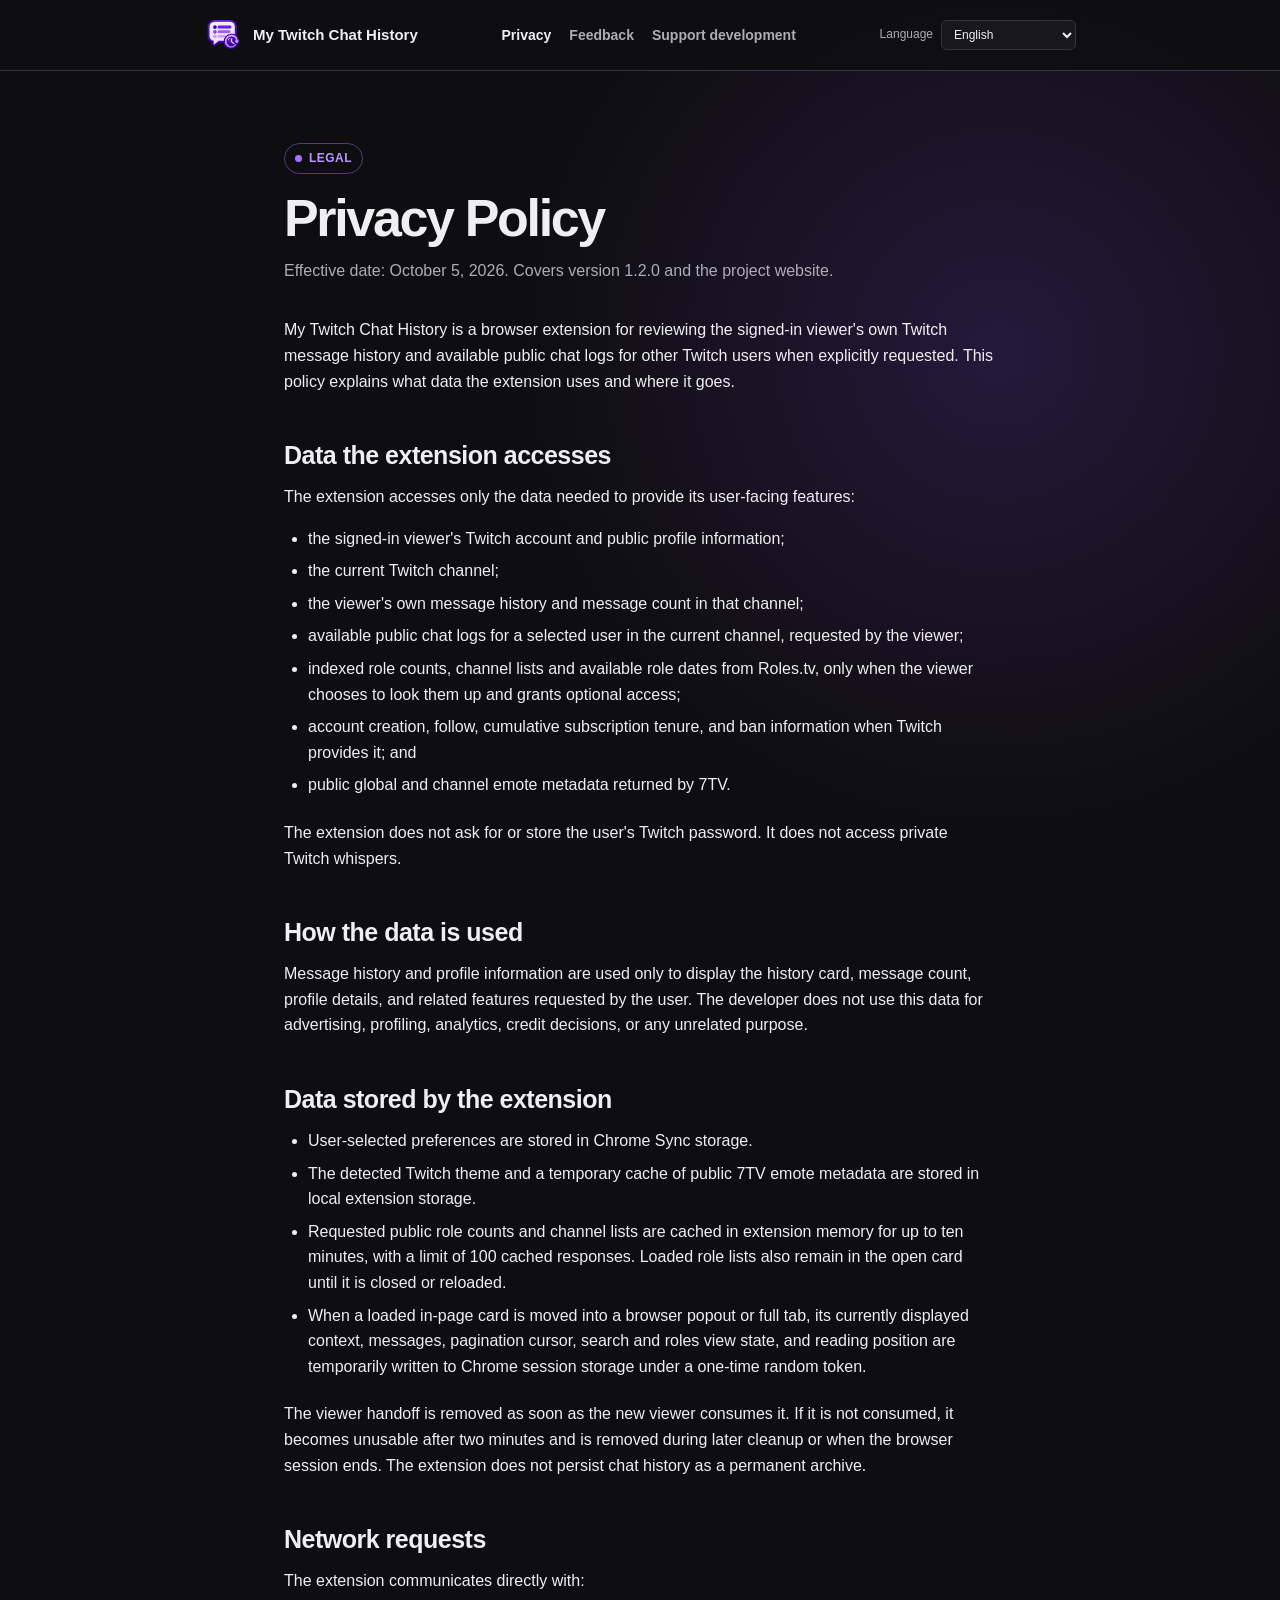
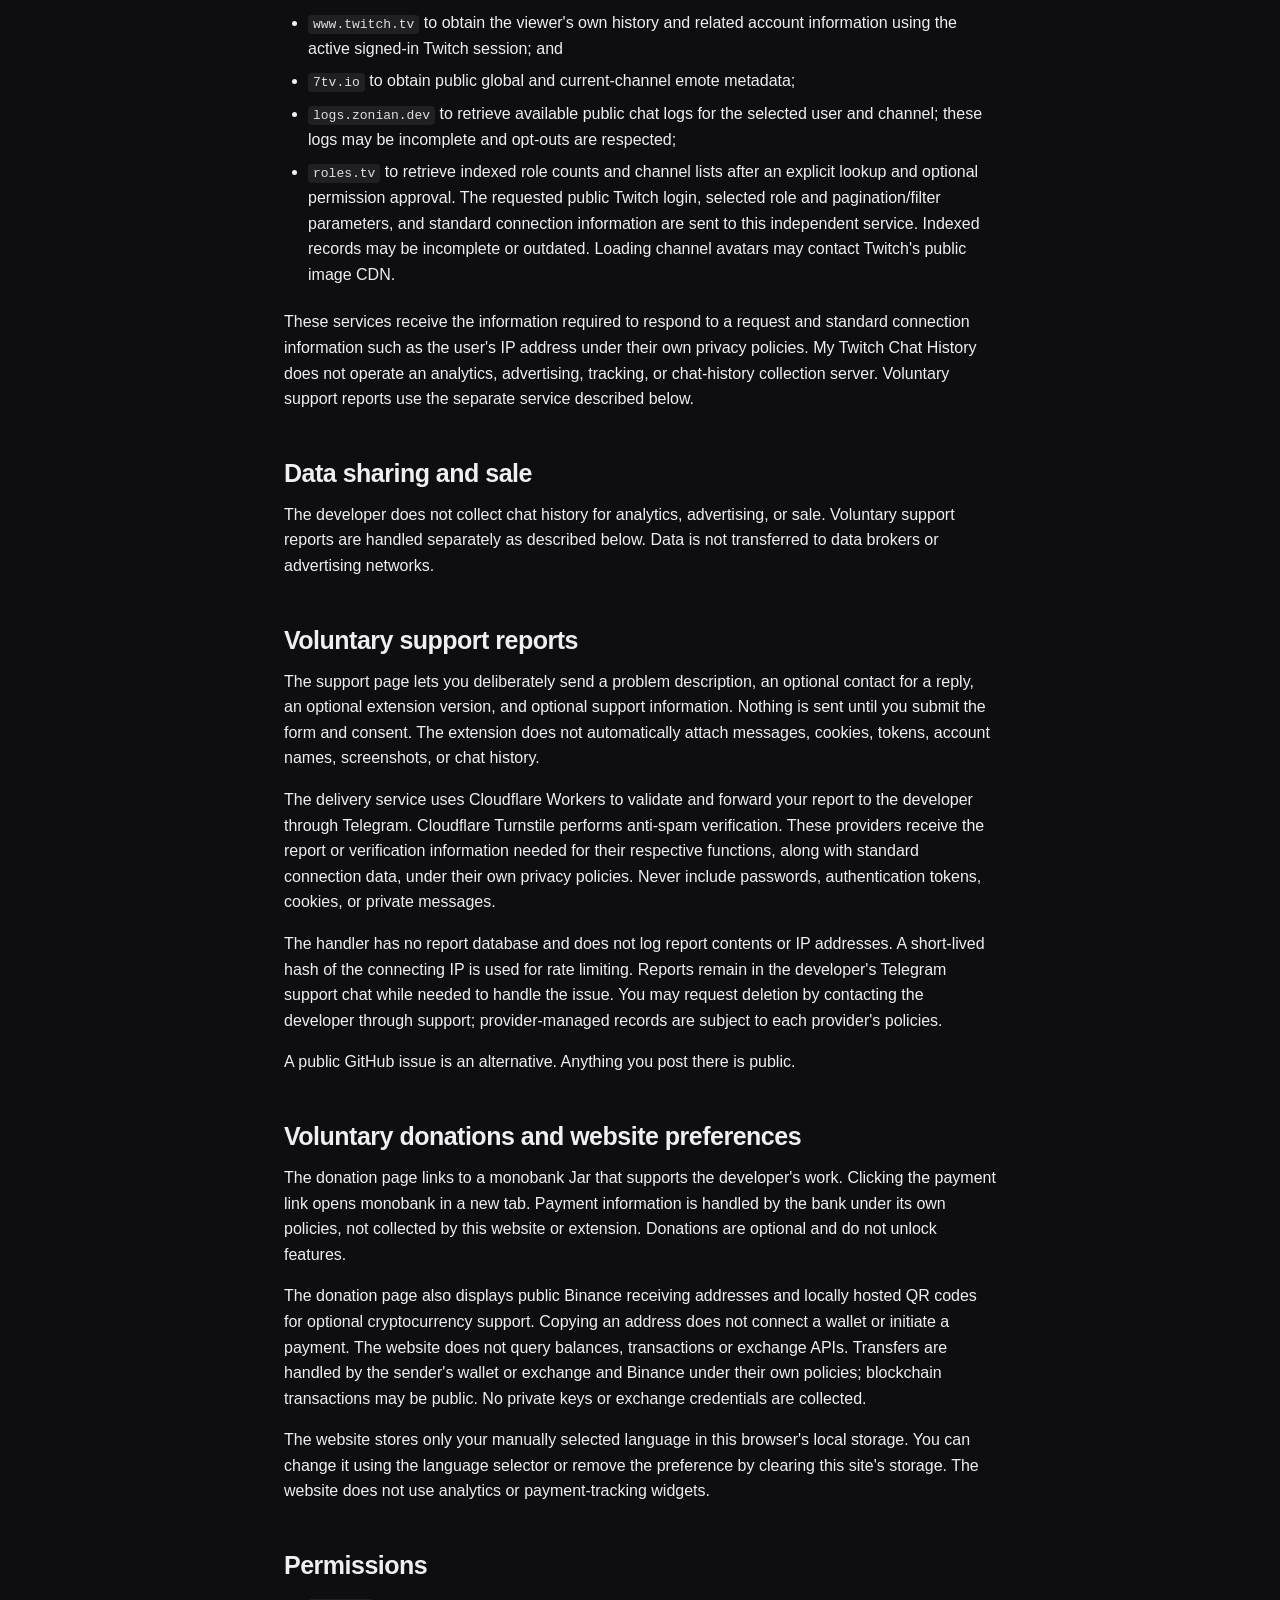
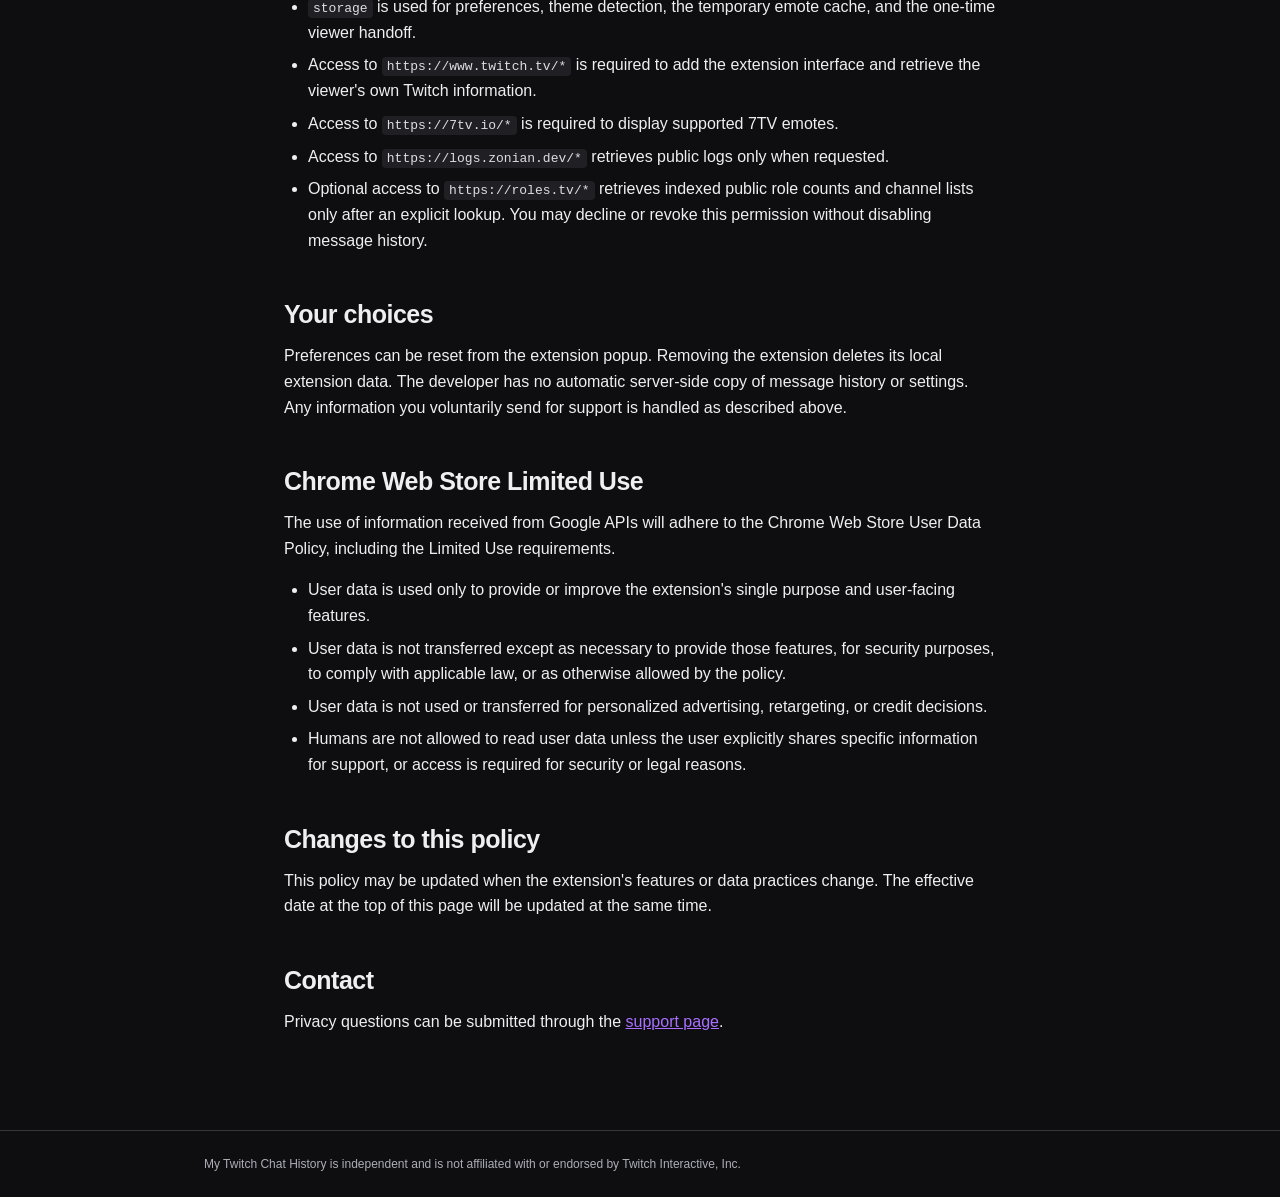
==== commit 2603c5a3: "feat: publish localized feedback and donation pages for 1.2.0" ====
--- a/privacy/index.html
+++ b/privacy/index.html
@@ -6,21 +6,23 @@
     <meta name="description" content="Privacy Policy for the My Twitch Chat History Chrome extension." />
     <title>Privacy Policy — My Twitch Chat History</title>
     <link rel="icon" href="../assets/icon.png" />
-    <link rel="stylesheet" href="../assets/style.css" />
+    <link rel="stylesheet" href="../assets/style.css?v=20261005l10n" />
   </head>
-  <body>
+  <body data-title="privacyTitle">
     <header class="site-header">
       <nav class="nav" aria-label="Primary navigation">
-        <a class="brand" href="../"><img src="../assets/icon.png" alt="" /><span>My Twitch Chat History</span></a>
-        <div class="nav-links"><a href="./" aria-current="page">Privacy</a><a href="../support/">Support</a></div>
+        <a class="brand" href="../" data-page=""><img src="../assets/icon.png" alt="" /><span data-product>My Twitch Chat History</span></a>
+        <div class="nav-links"><a href="./" data-page="privacy/" data-i18n="privacy" aria-current="page">Privacy</a><a href="../support/" data-page="support/" data-i18n="feedback">Feedback</a><a href="../donate/" data-page="donate/" data-i18n="donate">Support development</a></div>
+        <label class="language-control"><span data-i18n="language">Language</span><select id="site-language"></select></label>
       </nav>
     </header>
-    <main class="document">
+    <main class="document" lang="en">
       <span class="eyebrow">Legal</span>
-      <h1 class="page-title">Privacy Policy</h1>
-      <p class="updated">Effective date: September 27, 2026</p>
+      <h1 class="page-title" data-i18n="privacyTitle">Privacy Policy</h1>
+      <p id="legal-language-note" class="notice" data-i18n="legalEnglish" hidden></p>
+      <p class="updated">Effective date: October 5, 2026. Covers version 1.2.0 and the project website.</p>
 
-      <p>My Twitch Chat History is a browser extension that shows the signed-in viewer their own Twitch message history and related account information in the current Twitch channel. This policy explains what data the extension uses and where it goes.</p>
+      <p>My Twitch Chat History is a browser extension for reviewing the signed-in viewer's own Twitch message history and available public chat logs for other Twitch users when explicitly requested. This policy explains what data the extension uses and where it goes.</p>
 
       <h2>Data the extension accesses</h2>
       <p>The extension accesses only the data needed to provide its user-facing features:</p>
@@ -29,8 +31,8 @@
         <li>the current Twitch channel;</li>
         <li>the viewer's own message history and message count in that channel;</li>
         <li>available public chat logs for a selected user in the current channel, requested by the viewer;</li>
-        <li>in development preview builds, indexed role counts from Roles.tv, only when the viewer chooses to look them up;</li>
-        <li>account creation, follow, previous subscription, and ban information when Twitch provides it; and</li>
+        <li>indexed role counts, channel lists and available role dates from Roles.tv, only when the viewer chooses to look them up and grants optional access;</li>
+        <li>account creation, follow, cumulative subscription tenure, and ban information when Twitch provides it; and</li>
         <li>public global and channel emote metadata returned by 7TV.</li>
       </ul>
       <p>The extension does not ask for or store the user's Twitch password. It does not access private Twitch whispers.</p>
@@ -42,9 +44,10 @@
       <ul>
         <li>User-selected preferences are stored in Chrome Sync storage.</li>
         <li>The detected Twitch theme and a temporary cache of public 7TV emote metadata are stored in local extension storage.</li>
-        <li>When a loaded in-page card is moved into a browser popout, its currently displayed context, messages, pagination cursor, and reading position are temporarily written to Chrome session storage under a one-time random token.</li>
+        <li>Requested public role counts and channel lists are cached in extension memory for up to ten minutes, with a limit of 100 cached responses. Loaded role lists also remain in the open card until it is closed or reloaded.</li>
+        <li>When a loaded in-page card is moved into a browser popout or full tab, its currently displayed context, messages, pagination cursor, search and roles view state, and reading position are temporarily written to Chrome session storage under a one-time random token.</li>
       </ul>
-      <p>The popout handoff is removed as soon as the popout consumes it. If it is not consumed, it becomes unusable after two minutes and is removed during later cleanup or when the browser session ends. The extension does not persist chat history as a permanent archive.</p>
+      <p>The viewer handoff is removed as soon as the new viewer consumes it. If it is not consumed, it becomes unusable after two minutes and is removed during later cleanup or when the browser session ends. The extension does not persist chat history as a permanent archive.</p>
 
       <h2>Network requests</h2>
       <p>The extension communicates directly with:</p>
@@ -52,7 +55,7 @@
         <li><code>www.twitch.tv</code> to obtain the viewer's own history and related account information using the active signed-in Twitch session; and</li>
         <li><code>7tv.io</code> to obtain public global and current-channel emote metadata;</li>
         <li><code>logs.zonian.dev</code> to retrieve available public chat logs for the selected user and channel; these logs may be incomplete and opt-outs are respected;</li>
-        <li>in development preview builds, <code>roles.tv</code> to retrieve indexed role counts after an explicit lookup. The requested public Twitch login and standard connection information are sent to this independent service. Indexed counts may be incomplete or outdated.</li>
+        <li><code>roles.tv</code> to retrieve indexed role counts and channel lists after an explicit lookup and optional permission approval. The requested public Twitch login, selected role and pagination/filter parameters, and standard connection information are sent to this independent service. Indexed records may be incomplete or outdated. Loading channel avatars may contact Twitch's public image CDN.</li>
       </ul>
       <p>These services receive the information required to respond to a request and standard connection information such as the user's IP address under their own privacy policies. My Twitch Chat History does not operate an analytics, advertising, tracking, or chat-history collection server. Voluntary support reports use the separate service described below.</p>
 
@@ -63,15 +66,20 @@
       <p>The support page lets you deliberately send a problem description, an optional contact for a reply, an optional extension version, and optional support information. Nothing is sent until you submit the form and consent. The extension does not automatically attach messages, cookies, tokens, account names, screenshots, or chat history.</p>
       <p>The delivery service uses Cloudflare Workers to validate and forward your report to the developer through Telegram. Cloudflare Turnstile performs anti-spam verification. These providers receive the report or verification information needed for their respective functions, along with standard connection data, under their own privacy policies. Never include passwords, authentication tokens, cookies, or private messages.</p>
       <p>The handler has no report database and does not log report contents or IP addresses. A short-lived hash of the connecting IP is used for rate limiting. Reports remain in the developer's Telegram support chat while needed to handle the issue. You may request deletion by contacting the developer through support; provider-managed records are subject to each provider's policies.</p>
-      <p>A public GitHub issue is an alternative. Anything you post there is public. The donation button is inactive until a provider is connected; payment details are not collected by this site.</p>
+      <p>A public GitHub issue is an alternative. Anything you post there is public.</p>
+
+      <h2>Voluntary donations and website preferences</h2>
+      <p>The donation page links to a monobank Jar that supports the developer's work. Clicking the payment link opens monobank in a new tab. Payment information is handled by the bank under its own policies, not collected by this website or extension. Donations are optional and do not unlock features.</p>
+      <p>The donation page also displays public Binance receiving addresses and locally hosted QR codes for optional cryptocurrency support. Copying an address does not connect a wallet or initiate a payment. The website does not query balances, transactions or exchange APIs. Transfers are handled by the sender's wallet or exchange and Binance under their own policies; blockchain transactions may be public. No private keys or exchange credentials are collected.</p>
+      <p>The website stores only your manually selected language in this browser's local storage. You can change it using the language selector or remove the preference by clearing this site's storage. The website does not use analytics or payment-tracking widgets.</p>
 
       <h2>Permissions</h2>
       <ul>
-        <li><code>storage</code> is used for preferences, theme detection, the temporary emote cache, and the one-time popout handoff.</li>
+        <li><code>storage</code> is used for preferences, theme detection, the temporary emote cache, and the one-time viewer handoff.</li>
         <li>Access to <code>https://www.twitch.tv/*</code> is required to add the extension interface and retrieve the viewer's own Twitch information.</li>
         <li>Access to <code>https://7tv.io/*</code> is required to display supported 7TV emotes.</li>
         <li>Access to <code>https://logs.zonian.dev/*</code> retrieves public logs only when requested.</li>
-        <li>In development preview builds, access to <code>https://roles.tv/*</code> retrieves indexed public role counts only after an explicit lookup.</li>
+        <li>Optional access to <code>https://roles.tv/*</code> retrieves indexed public role counts and channel lists only after an explicit lookup. You may decline or revoke this permission without disabling message history.</li>
       </ul>
 
       <h2>Your choices</h2>
@@ -90,8 +98,9 @@
       <p>This policy may be updated when the extension's features or data practices change. The effective date at the top of this page will be updated at the same time.</p>
 
       <h2>Contact</h2>
-      <p>Privacy questions can be submitted through the <a href="../support/">support page</a>.</p>
+      <p>Privacy questions can be submitted through the <a href="../support/" data-page="support/">support page</a>.</p>
     </main>
-    <footer class="site-footer"><div class="footer-inner">My Twitch Chat History is an independent extension and is not affiliated with or endorsed by Twitch Interactive, Inc.</div></footer>
+    <footer class="site-footer"><div class="footer-inner" data-i18n="footer">My Twitch Chat History is independent and is not affiliated with or endorsed by Twitch Interactive, Inc.</div></footer>
+    <script type="module" src="../assets/site.js?v=20261005release"></script>
   </body>
 </html>
--- a/assets/style.css
+++ b/assets/style.css
@@ -74,6 +74,61 @@
 .nav-links { display: flex; gap: 18px; }
 .nav-links a { color: var(--muted); font-size: 14px; font-weight: 650; text-decoration: none; }
 .nav-links a:hover, .nav-links a[aria-current="page"] { color: var(--text); }
+.nav { flex-wrap: wrap; }
+.nav-links { flex-wrap: wrap; gap: 10px 18px; }
+.language-control { display: flex; align-items: center; gap: 8px; color: var(--muted); font-size: 12px; }
+.language-control select { max-width: 170px; padding: 6px 8px; border: 1px solid var(--border); border-radius: 6px; background: var(--surface); color: var(--text); font: inherit; }
+:focus-visible { outline: 2px solid var(--accent); outline-offset: 3px; }
+[hidden] { display: none !important; }
+.feedback-page { padding-top: 48px; }
+.feedback-page h1 { font-size: clamp(30px, 4.5vw, 42px); line-height: 1.14; }
+.feedback-page .lead { margin-top: 16px; font-size: 17px; }
+.feedback-page .support-form { margin-top: 28px; gap: 12px; }
+.field-note { margin: -3px 0 4px; color: var(--muted); font-size: 12px; }
+.disclosure { border-top: 1px solid var(--border); padding: 16px 0; }
+.disclosure summary { cursor: pointer; font-size: 14px; font-weight: 650; color: var(--muted); }
+.disclosure[open] summary { margin-bottom: 18px; color: var(--text); }
+.additional-fields { display: grid; gap: 10px; }
+.support-form .consent { font-size: 12px; line-height: 1.6; font-weight: 400; }
+.support-form .consent span { color: var(--muted); }
+.feedback-footer { display: flex; flex-wrap: wrap; justify-content: space-between; gap: 12px; margin-top: 22px; font-size: 13px; }
+.donate-page { padding-top: 64px; min-height: calc(100vh - 175px); }
+.donate-page h1 { font-size: clamp(34px, 6vw, 48px); }
+.donation-primary { margin-top: 28px; }
+.donation-primary .payment-note { max-width: 540px; color: var(--muted); }
+.payment-note { margin: 14px 0 0; font-size: 12px !important; }
+.donation-primary .payment-provider { margin-top: 10px; }
+.donation-primary .payment-availability { margin-top: 4px; }
+.crypto-section { margin-top: 28px; padding: 18px 0; border-top: 1px solid var(--border); border-bottom: 1px solid var(--border); }
+.crypto-section summary { cursor: pointer; color: var(--muted); font-size: 14px; width: fit-content; }
+.crypto-section summary:hover { color: var(--text); }
+.crypto-choice { display: grid; gap: 8px; margin-top: 20px; font-size: 12px; color: var(--muted); }
+.crypto-choice select { width: 100%; max-width: 320px; background: var(--surface); color: var(--text); border: 1px solid var(--border); border-radius: 6px; padding: 10px; font: inherit; font-size: 14px; }
+.crypto-grid { display: grid; gap: 16px; margin-top: 18px; }
+.crypto-card { min-width: 0; padding: 18px; border: 1px solid var(--border); border-radius: 8px; background: var(--surface); }
+[hidden] { display: none !important; }
+.crypto-card h3 { display: flex; align-items: center; flex-wrap: wrap; gap: 8px; font-size: 20px; }
+.network-badge { border: 1px solid var(--border); border-radius: 5px; padding: 2px 7px; color: #bf94ff; font-size: 12px; letter-spacing: 0; }
+.network-warning { margin: 8px 0 16px; color: var(--muted); font-size: 13px; }
+.qr-details { margin-bottom: 16px; }
+.crypto-qr { display: block; width: 180px; max-width: 100%; height: auto; margin: 16px 0 0; background: #fff; border-radius: 5px; }
+.address-label { margin-bottom: 6px; color: var(--muted); font-size: 12px; }
+.document .crypto-address { display: block; padding: 10px; font-size: 12px; line-height: 1.6; overflow-wrap: anywhere; user-select: all; }
+.copy-status { margin: 10px 0 0; color: var(--muted); font-size: 12px; overflow-wrap: anywhere; }
+.copy-status:empty { display: none; }
+.crypto-safety { margin-top: 16px; color: var(--muted); font-size: 12px; }
+.crypto-safety p { margin-bottom: 8px; }
+.crypto-safety p:last-child { margin-bottom: 0; }
+.other-help { margin-top: 32px; color: var(--muted); font-size: 14px; }
+.other-help a { display: inline-block; margin-right: 20px; }
+.preview-note { margin-top: 28px; color: var(--muted); font-size: 12px; }
+.community-note { margin-top: 14px; color: var(--muted); font-size: 14px; }
+.button-secondary { background: var(--surface-raised); border: 1px solid var(--border); }
+.button-secondary:hover { background: var(--surface); border-color: var(--accent); }
+@media (max-width: 480px) {
+  .feedback-page, .donate-page { padding: 34px 18px 46px; }
+  .feedback-page .support-form { padding: 18px; }
+}
 
 main { max-width: var(--max-width); margin: 0 auto; padding: 72px 24px 80px; }
 
@@ -100,6 +155,7 @@
 .page-title { font-size: clamp(34px, 6vw, 52px); }
 h2 { margin: 46px 0 14px; font-size: 25px; letter-spacing: -.02em; line-height: 1.2; }
 h3 { margin: 0 0 8px; font-size: 17px; line-height: 1.3; }
+h1, h2, h3 { overflow-wrap: anywhere; hyphens: auto; }
 p { margin: 0 0 16px; }
 .lead { max-width: 680px; margin-top: 22px; color: var(--muted); font-size: 19px; line-height: 1.55; }
 
